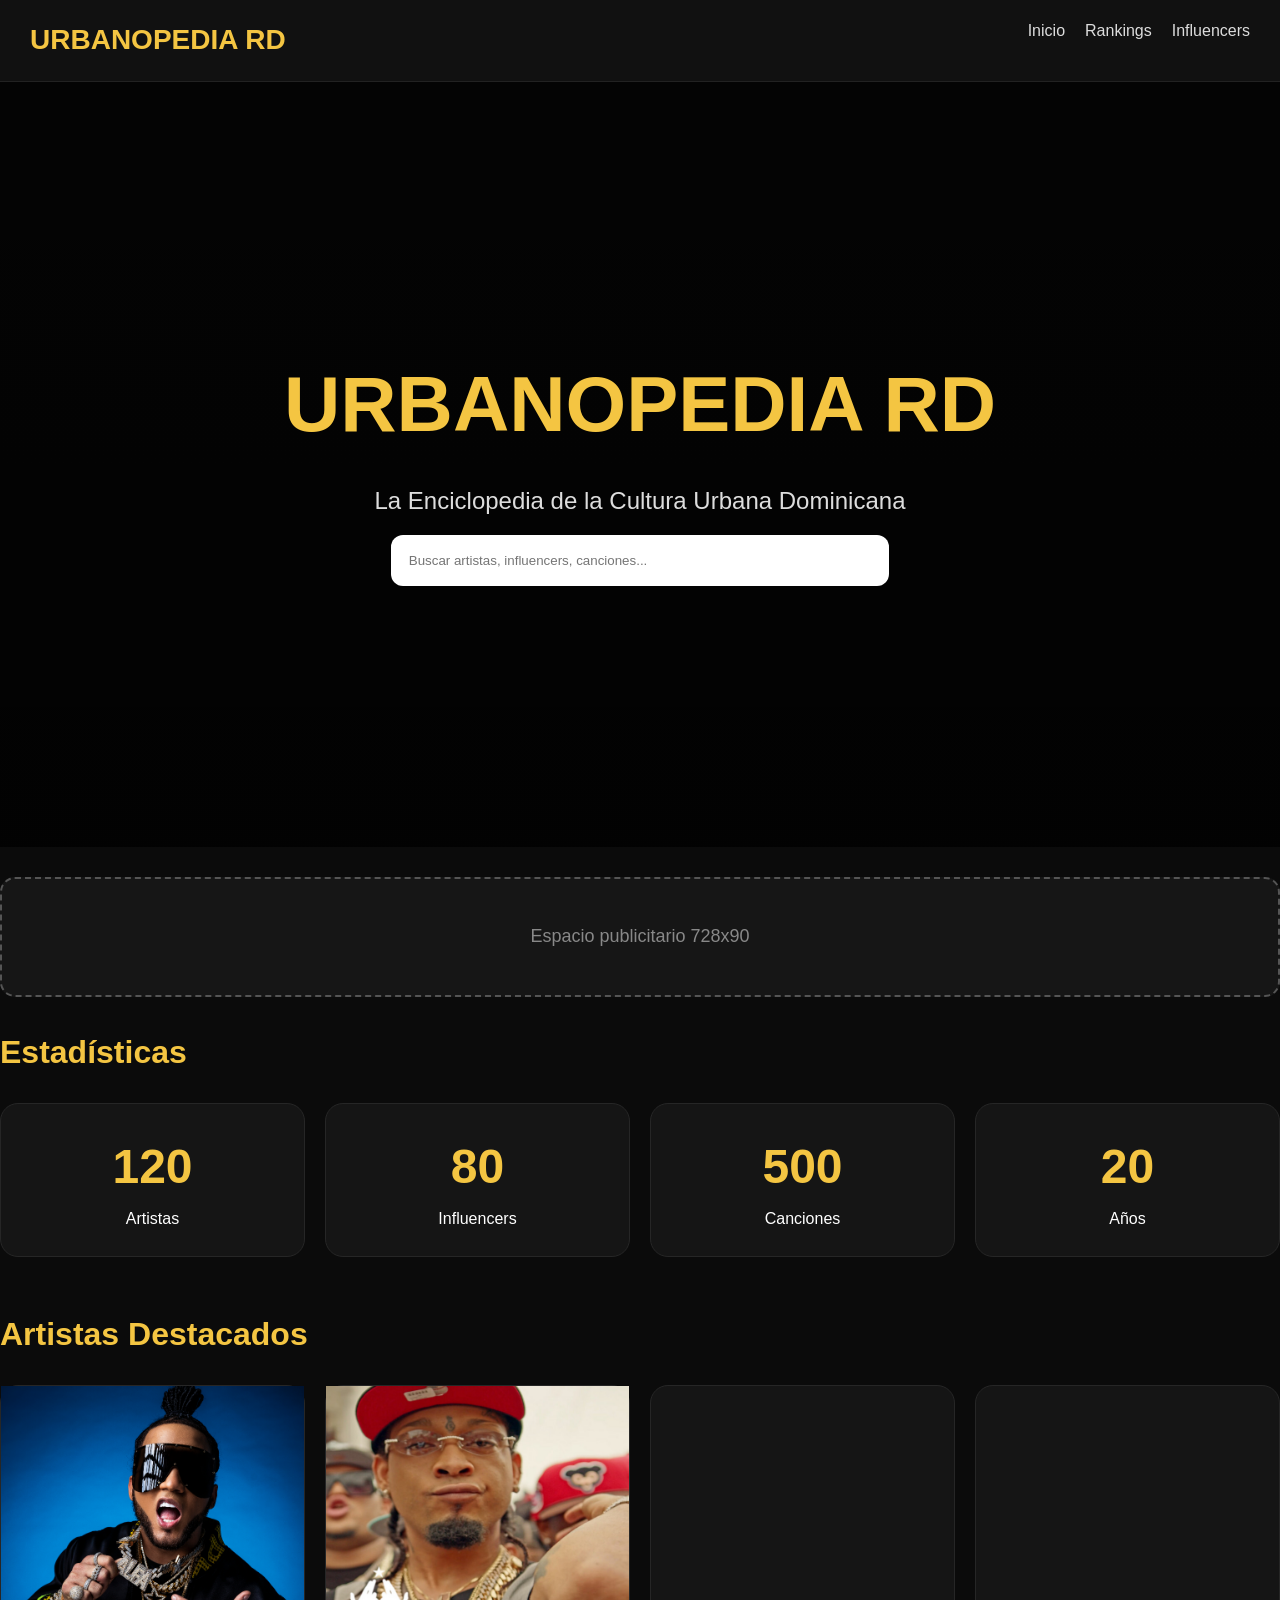
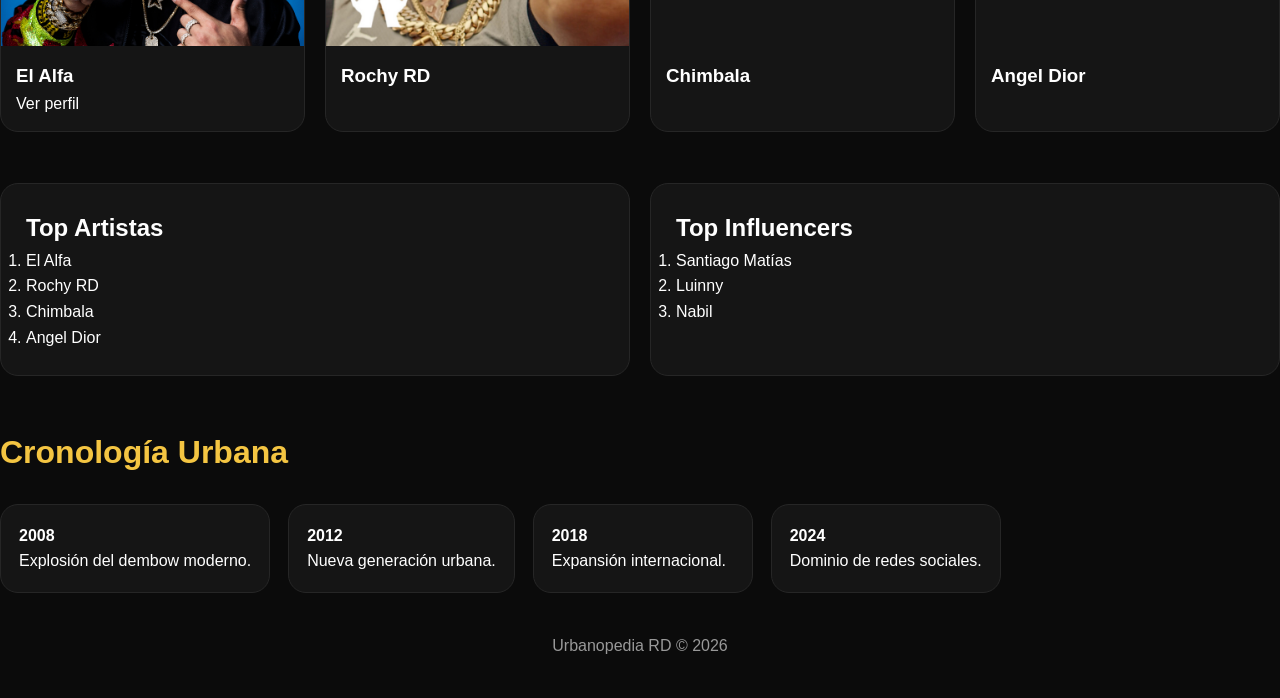
==== index.html @ ff516c5b "Add files via upload" ====
<!DOCTYPE html><html><head><meta charset='utf-8'><meta name='viewport' content='width=device-width,initial-scale=1'><title>Urbanopedia RD</title><link rel='stylesheet' href='css/style.css'></head><body>
<nav><div class='logo'>URBANOPEDIA RD</div><div class='menu'><a href='index.html'>Inicio</a><a href='ranking.html'>Rankings</a><a href='influencer.html'>Influencers</a></div></nav>

<section class='hero'>
    <div>
        <h1>URBANOPEDIA RD</h1>

        <p>
            La Enciclopedia de la Cultura Urbana Dominicana
        </p>

        <div class='search'>
            <input placeholder='Buscar artistas, influencers, canciones...'>
        </div>

    </div>
</section>


<div class="ad-space">
    Espacio publicitario 728x90
</div>

<h2 class='section-title'>Estadísticas</h2>
<div class='stats'><div class='stat'><div class='num'>120</div>Artistas</div><div class='stat'><div class='num'>80</div>Influencers</div><div class='stat'><div class='num'>500</div>Canciones</div><div class='stat'><div class='num'>20</div>Años</div></div>
<br><br>
<h2 class='section-title'>Artistas Destacados</h2>
<div class='cards'>
<a class='card' href='el-alfa.html'>
<img
    src="img/el-alfa.jpg"
    alt="El Alfa"
    class="thumb">
<div class='info'><h3>El Alfa</h3><p>Ver perfil</p></div></a>
<div class='card'>
<img
    src="img/rochy-rd.jpg"
    alt="Rochy RD"
    class="thumb">
<div class='info'><h3>Rochy RD</h3></div></div>
<div class='card'><div class='thumb'></div><div class='info'><h3>Chimbala</h3></div></div>
<div class='card'><div class='thumb'></div><div class='info'><h3>Angel Dior</h3></div></div>
</div>
<br><br>
<div class='two'>
<div class='panel'><h2>Top Artistas</h2><ol><li>El Alfa</li><li>Rochy RD</li><li>Chimbala</li><li>Angel Dior</li></ol></div>
<div class='panel'><h2>Top Influencers</h2><ol><li>Santiago Matías</li><li>Luinny</li><li>Nabil</li></ol></div>
</div>
<br><br>
<h2 class='section-title'>Cronología Urbana</h2>
<div class='timeline'>
<div class='event'><b>2008</b><br>Explosión del dembow moderno.</div>
<div class='event'><b>2012</b><br>Nueva generación urbana.</div>
<div class='event'><b>2018</b><br>Expansión internacional.</div>
<div class='event'><b>2024</b><br>Dominio de redes sociales.</div>
</div>
</div>
<footer>Urbanopedia RD © 2026</footer>
</body></html>
---- css/style.css ----
*{margin:0;padding:0;box-sizing:border-box}
body{font-family:Segoe UI,Arial,sans-serif;background:#0b0b0b;color:#fff;line-height:1.6}
a{text-decoration:none;color:inherit}
nav{position:sticky;top:0;z-index:100;background:#111;padding:18px 30px;border-bottom:1px solid #222;display:flex;justify-content:space-between}
.logo{color:#f4c542;font-size:28px;font-weight:700}
.menu a{margin-left:20px;color:#ddd}
.hero{height:85vh;background:linear-gradient(rgba(0,0,0,.65),rgba(0,0,0,.8));display:flex;align-items:center;justify-content:center;text-align:center}
.hero h1{font-size:78px;color:#f4c542}
.hero p{font-size:24px;color:#ddd;margin:15px 0}
.search input{width:70%;max-width:700px;padding:18px;border:none;border-radius:12px}
.container{max-width:1300px;margin:auto;padding:60px 25px}
.section-title{color:#f4c542;margin-bottom:25px;font-size:32px}
.stats{display:grid;grid-template-columns:repeat(4,1fr);gap:20px}
.stat,.panel,.card,.event{background:#151515;border:1px solid #262626;border-radius:18px}
.stat{padding:25px;text-align:center}
.num{font-size:48px;color:#f4c542;font-weight:bold}
.cards{display:grid;grid-template-columns:repeat(auto-fit,minmax(240px,1fr));gap:20px}
.thumb{
    width:100%;
    height:260px;
    object-fit:cover;
    display:block;
}
.info{padding:15px}
.two{display:grid;grid-template-columns:1fr 1fr;gap:20px}
.panel{padding:25px}
.timeline{display:flex;gap:18px;overflow:auto}
.event{padding:18px;min-width:220px}
.banner{height:320px;border-radius:20px;background:linear-gradient(135deg,#666,#222)}
.profile{max-width:1000px;margin:auto;padding:40px}
footer{text-align:center;padding:40px;color:#999}
.ad-space{
    margin:30px 0;
    min-height:120px;

    background:#161616;
    border:2px dashed #555;
    border-radius:15px;

    display:flex;
    justify-content:center;
    align-items:center;

    color:#888;
    font-size:18px;
}
@media(max-width:800px){.hero h1{font-size:46px}.stats,.two{grid-template-columns:1fr}.search input{width:95%}}
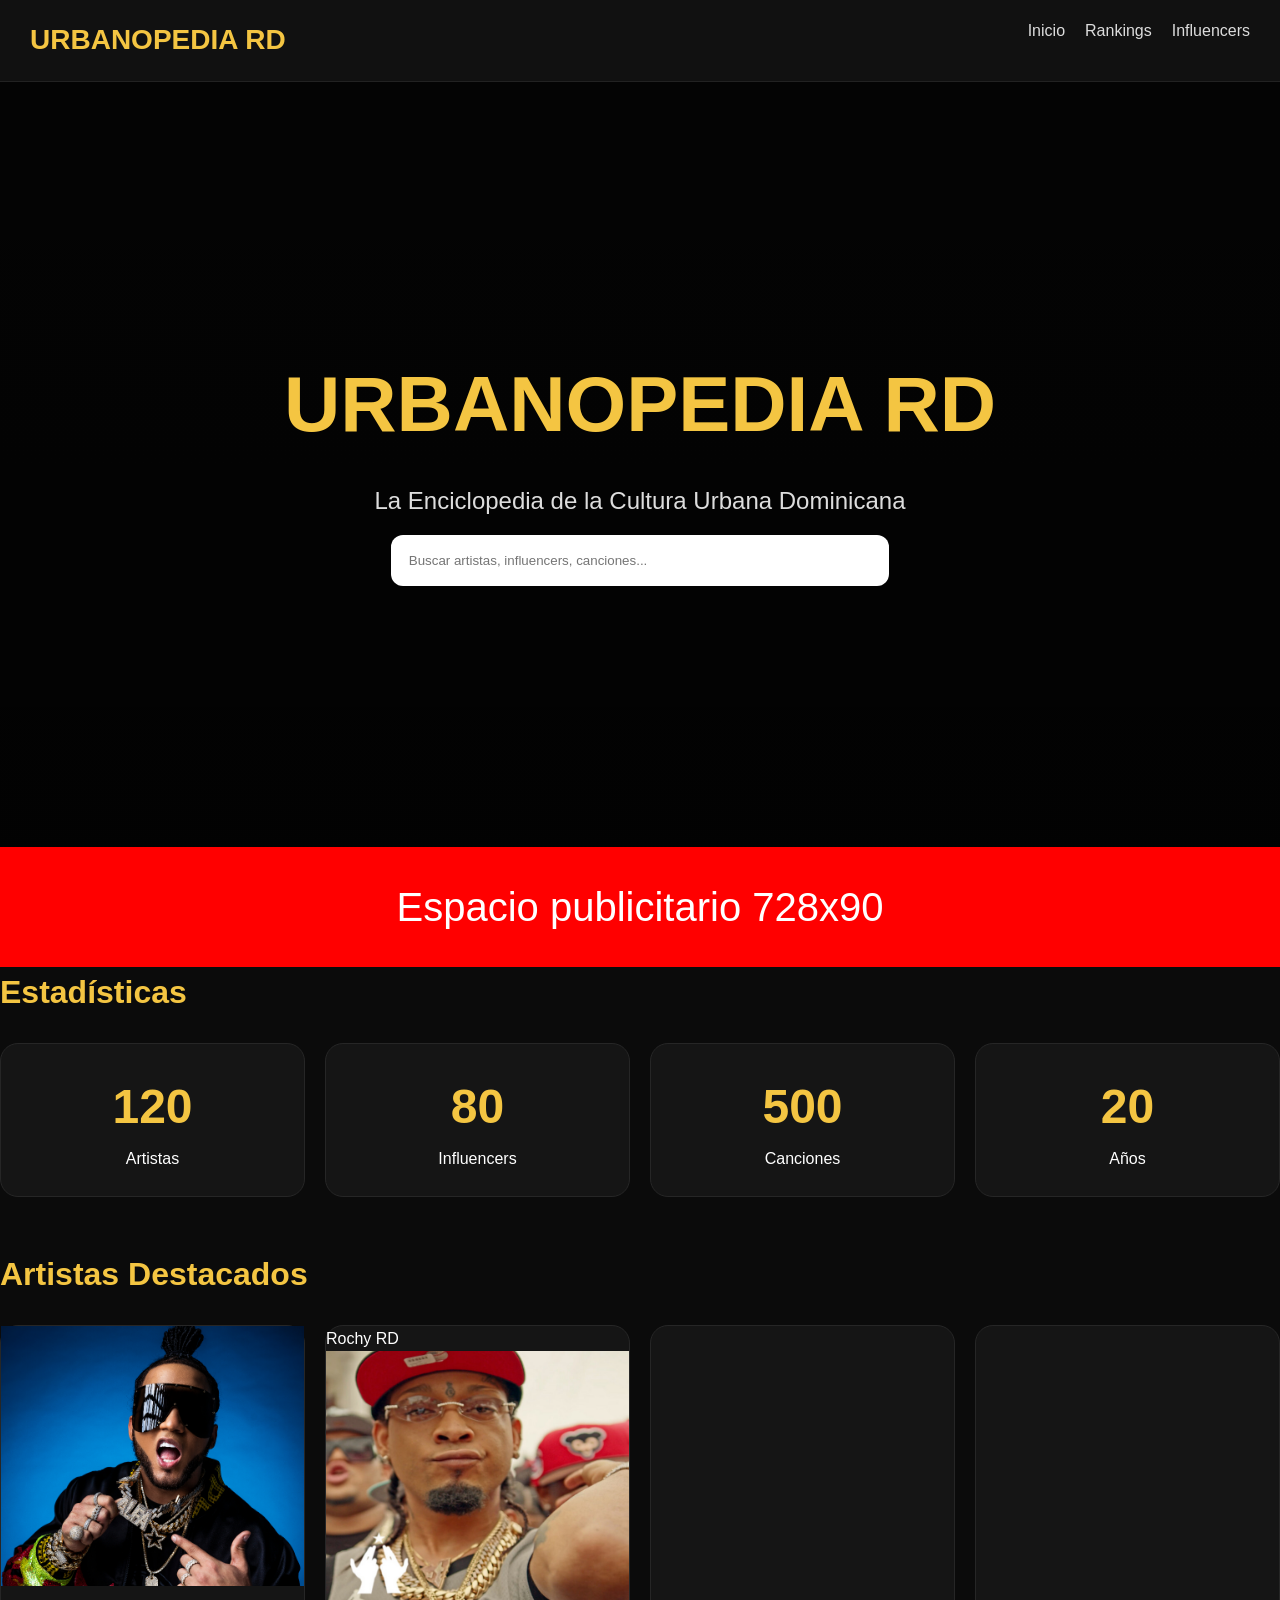
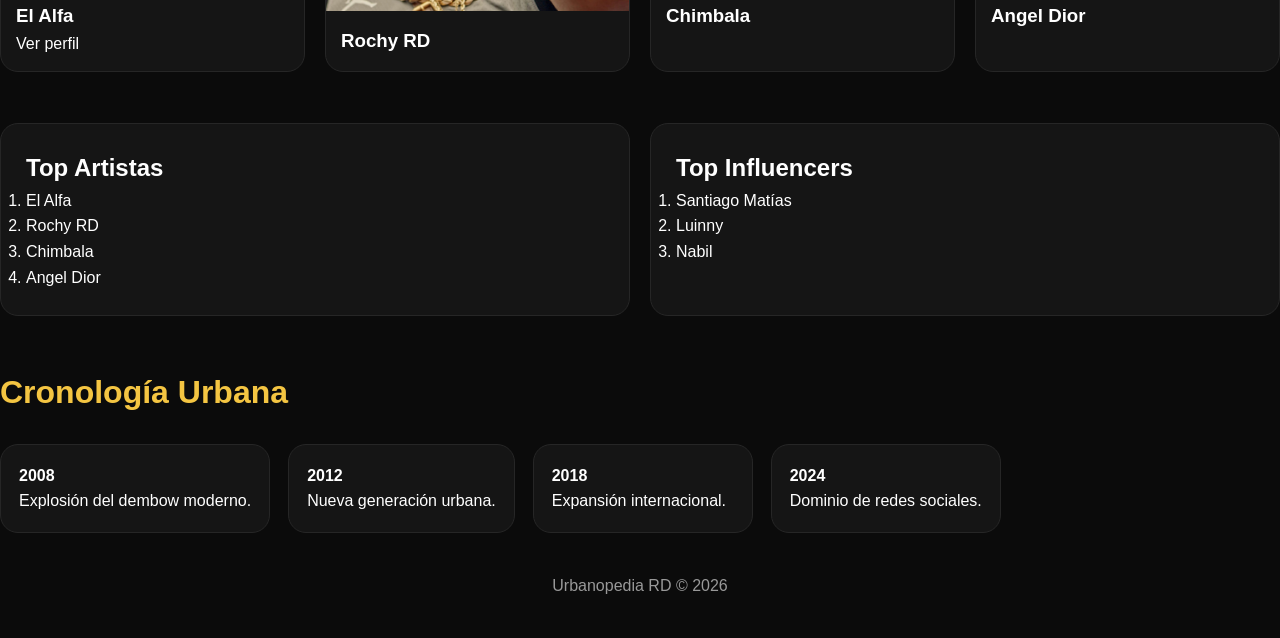
==== commit 4dca2fa2: "Add files via upload" ====
--- a/index.html
+++ b/index.html
@@ -32,7 +32,7 @@
     alt="El Alfa"
     class="thumb">
 <div class='info'><h3>El Alfa</h3><p>Ver perfil</p></div></a>
-<div class='card'>
+<div class='card'><a href="rochy-rd.html">Rochy RD</a>
 <img
     src="img/rochy-rd.jpg"
     alt="Rochy RD"
--- a/css/style.css
+++ b/css/style.css
@@ -31,18 +31,11 @@
 .profile{max-width:1000px;margin:auto;padding:40px}
 footer{text-align:center;padding:40px;color:#999}
 .ad-space{
-    margin:30px 0;
-    min-height:120px;
-
-    background:#161616;
-    border:2px dashed #555;
-    border-radius:15px;
-
-    display:flex;
-    justify-content:center;
-    align-items:center;
-
-    color:#888;
-    font-size:18px;
+    height:120px;
+    background:red;
+    color:white;
+    font-size:40px;
+    text-align:center;
+    line-height:120px;
 }
 @media(max-width:800px){.hero h1{font-size:46px}.stats,.two{grid-template-columns:1fr}.search input{width:95%}}
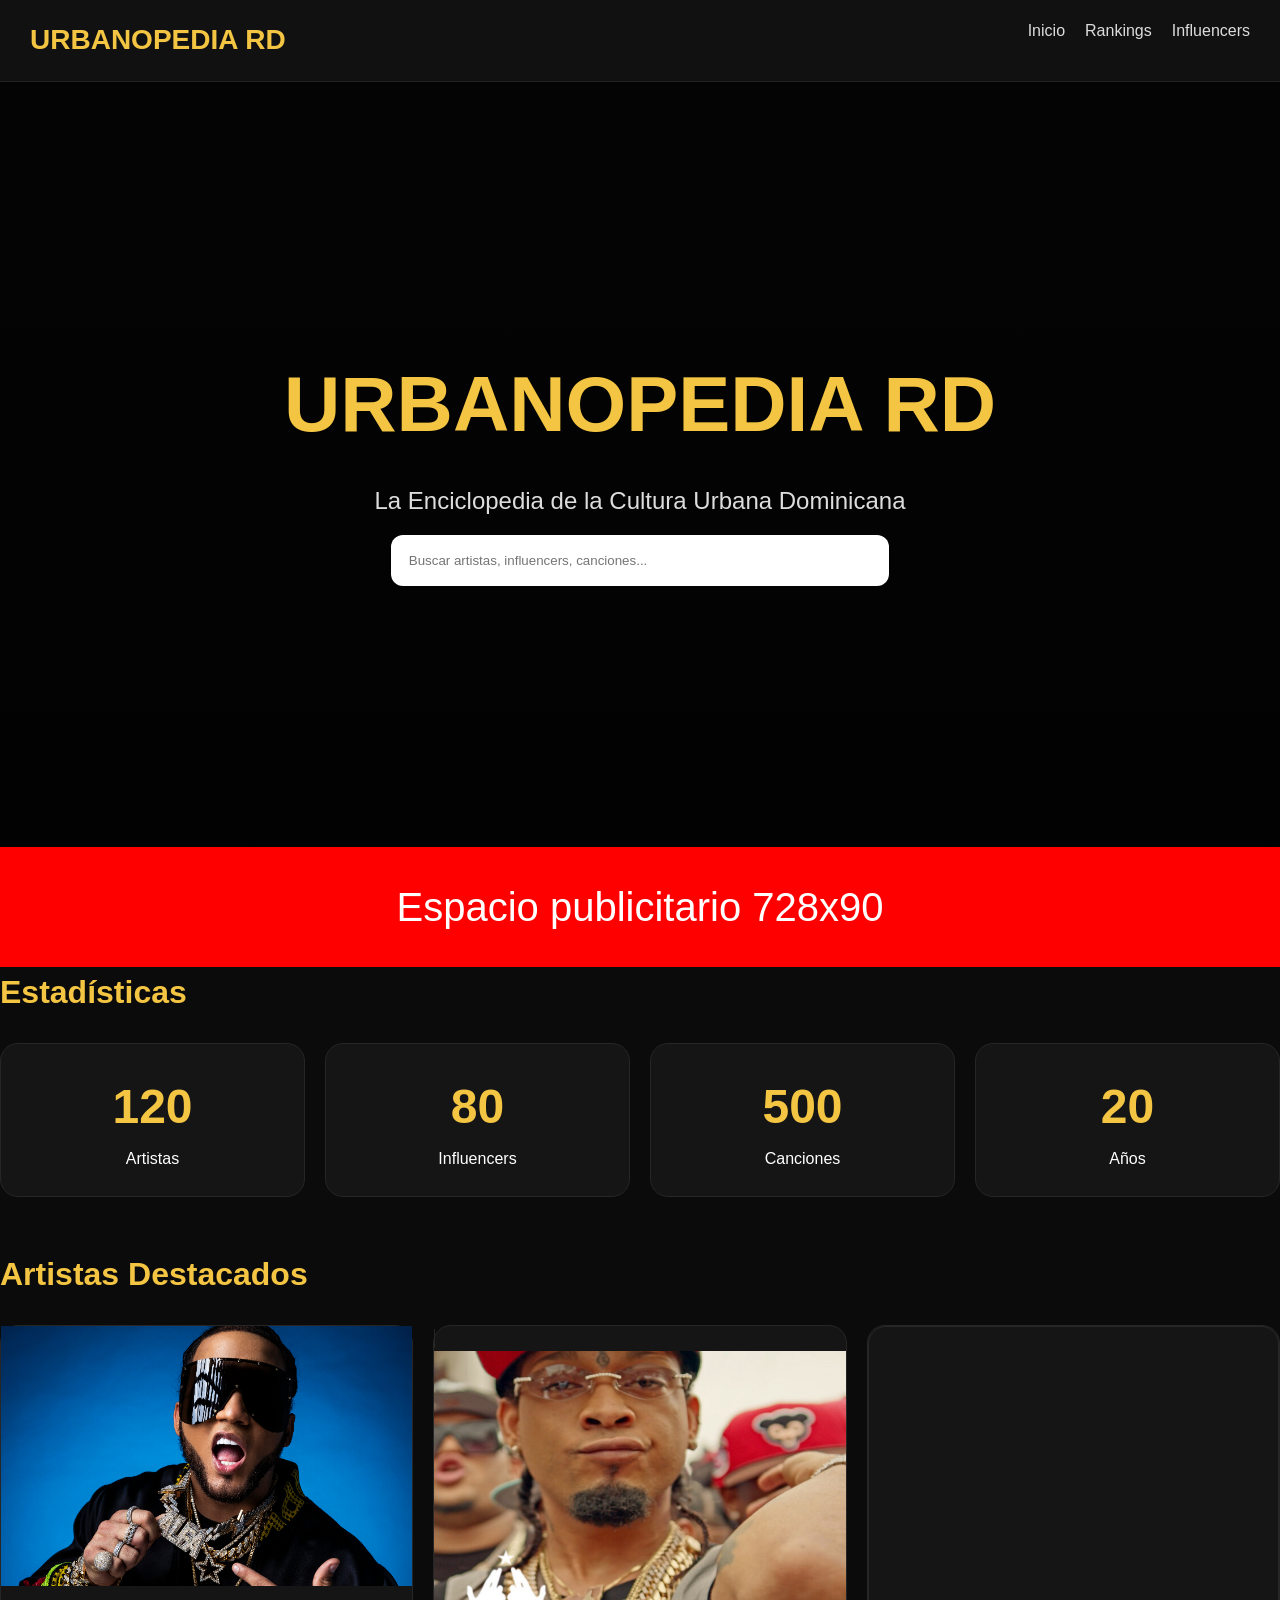
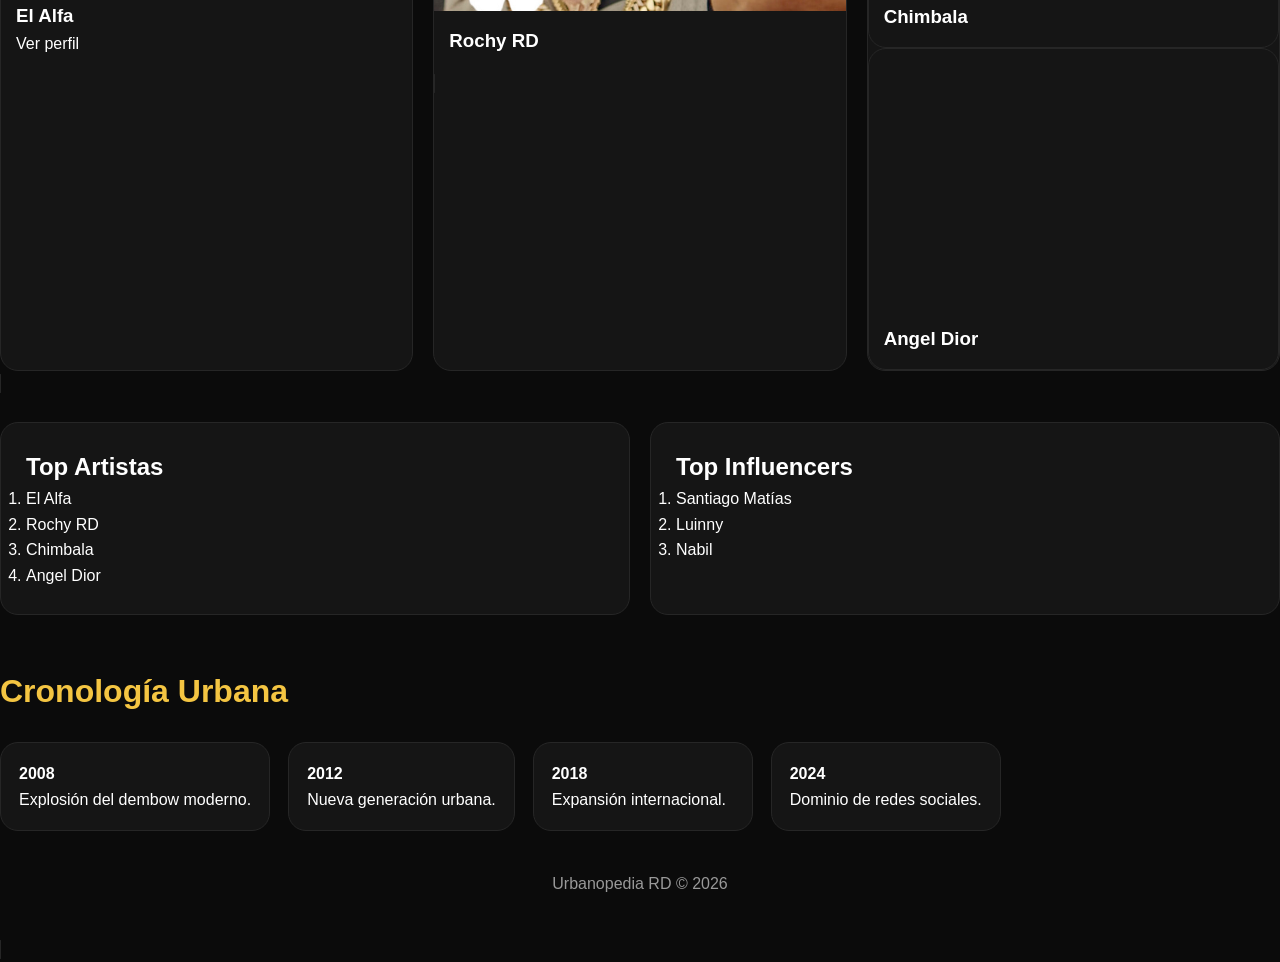
==== commit 97cc466b: "Add files via upload" ====
--- a/index.html
+++ b/index.html
@@ -25,6 +25,7 @@
 <div class='stats'><div class='stat'><div class='num'>120</div>Artistas</div><div class='stat'><div class='num'>80</div>Influencers</div><div class='stat'><div class='num'>500</div>Canciones</div><div class='stat'><div class='num'>20</div>Años</div></div>
 <br><br>
 <h2 class='section-title'>Artistas Destacados</h2>
+
 <div class='cards'>
 <a class='card' href='el-alfa.html'>
 <img
@@ -32,7 +33,9 @@
     alt="El Alfa"
     class="thumb">
 <div class='info'><h3>El Alfa</h3><p>Ver perfil</p></div></a>
-<div class='card'><a href="rochy-rd.html">Rochy RD</a>
+
+<div class='card'>
+<a class='card' href='rochy-rd.html'>
 <img
     src="img/rochy-rd.jpg"
     alt="Rochy RD"
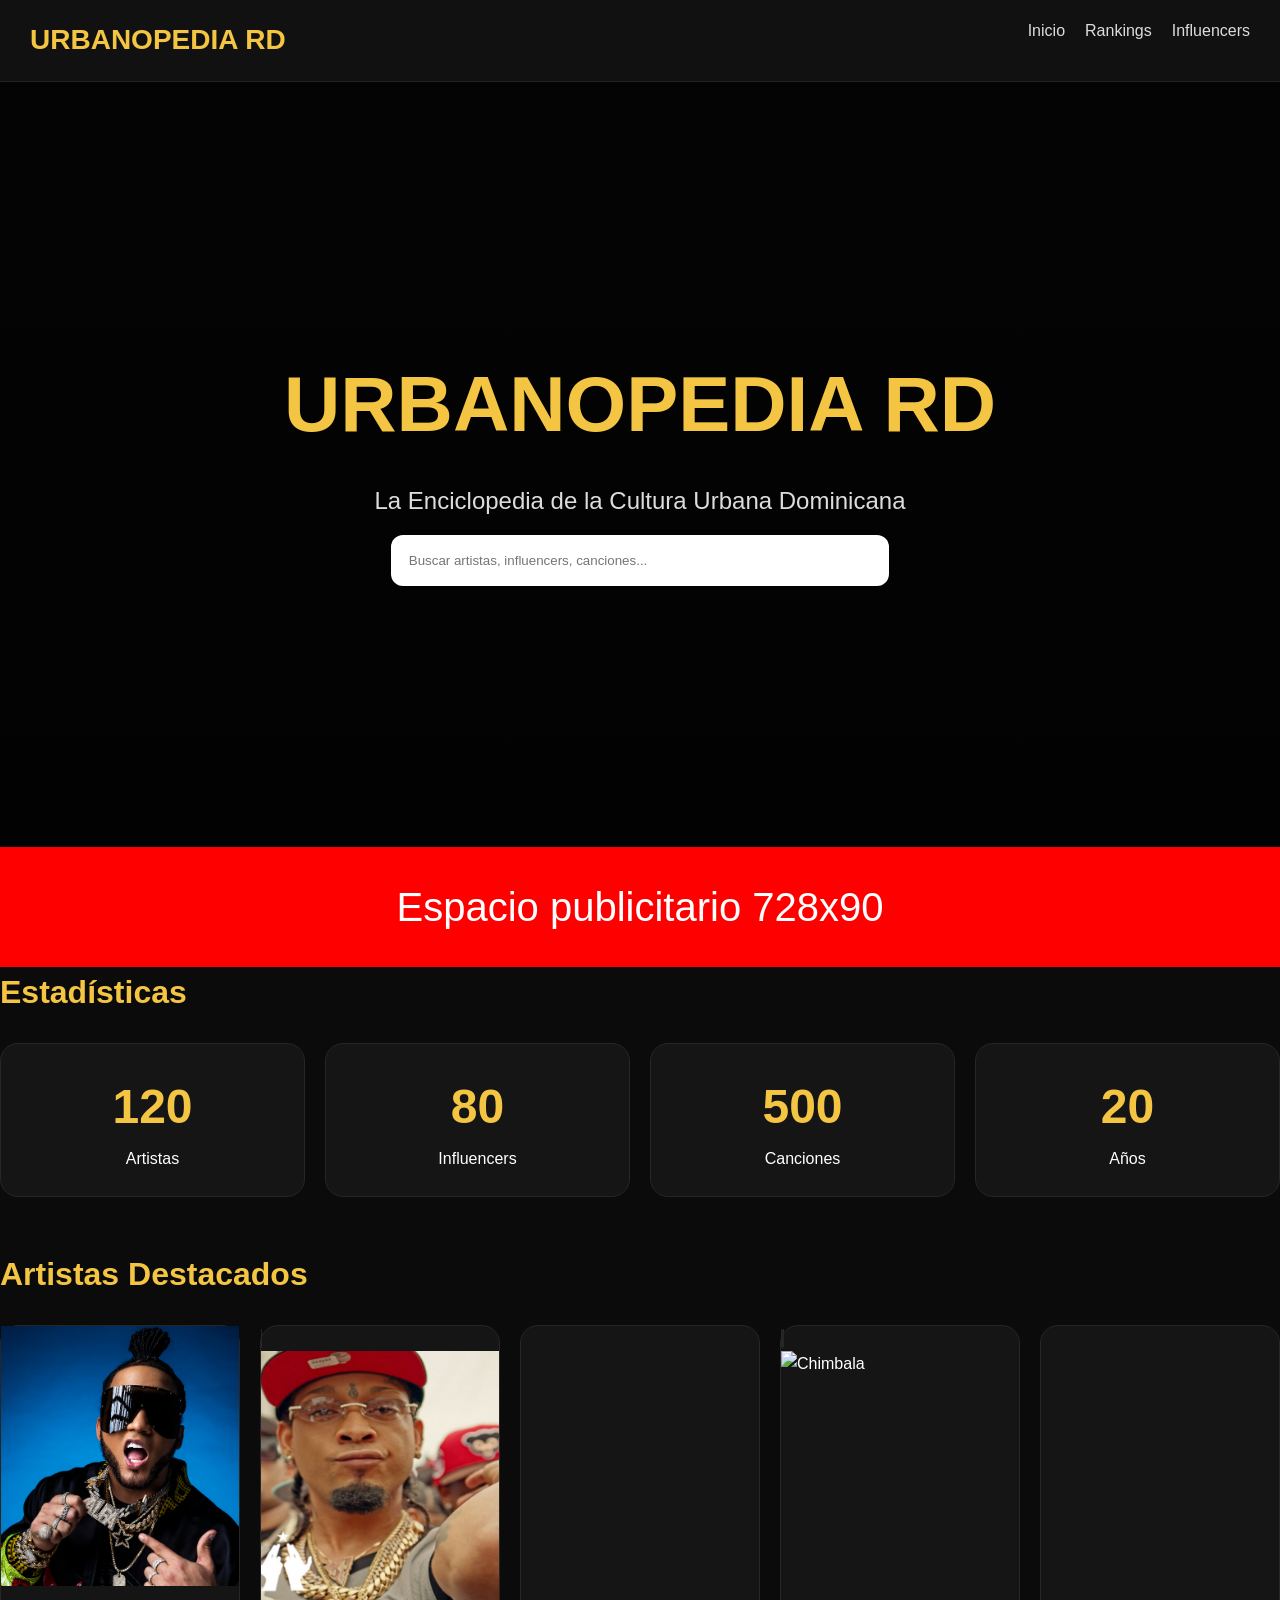
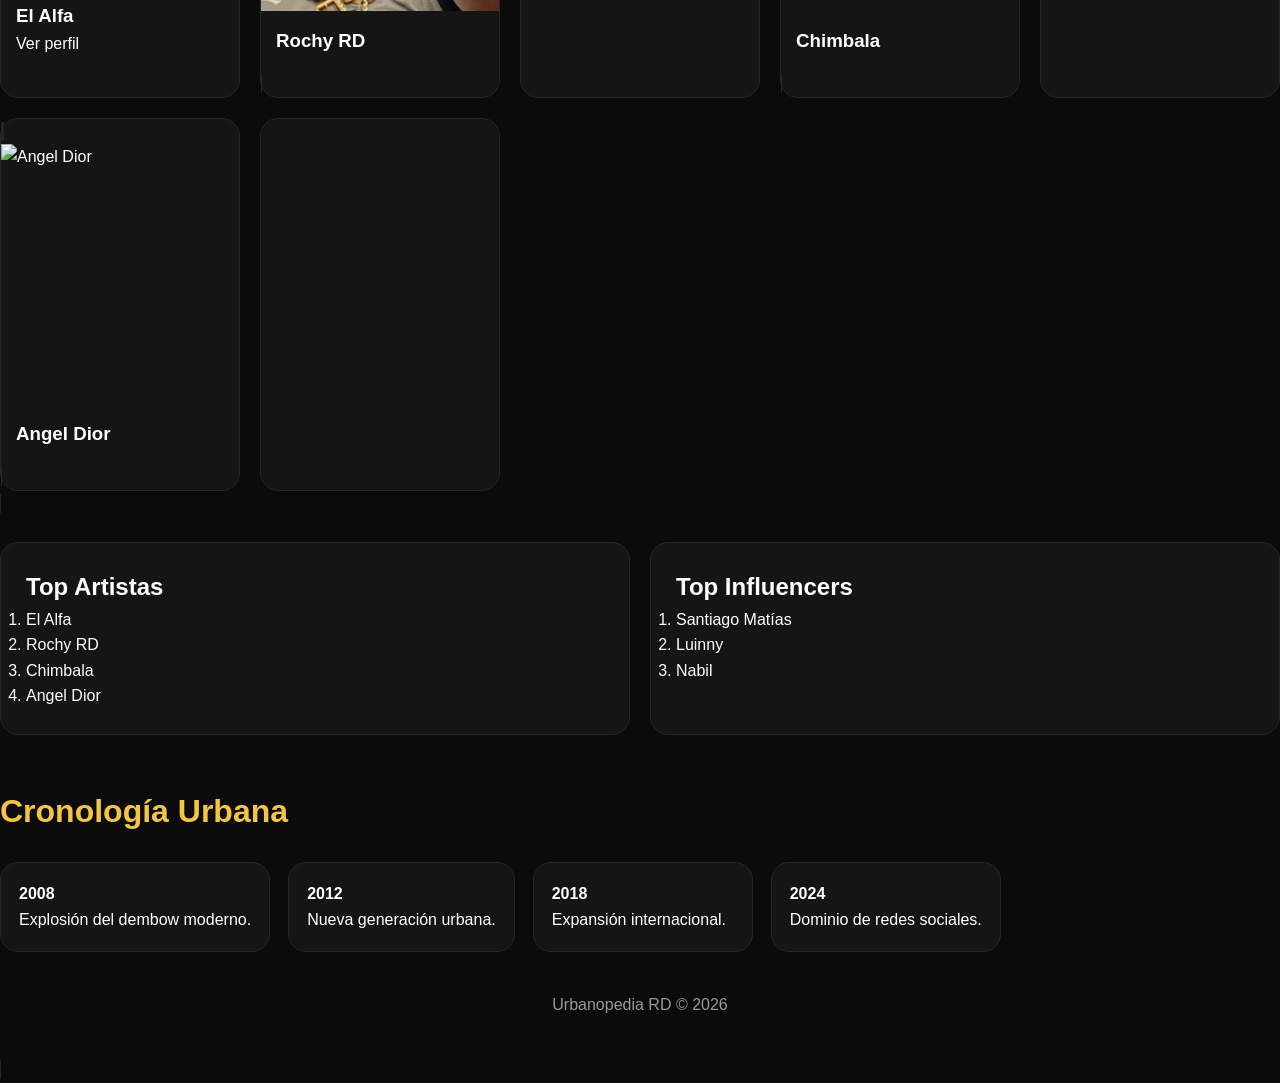
==== commit 4346fb8e: "Add files via upload" ====
--- a/index.html
+++ b/index.html
@@ -41,8 +41,23 @@
     alt="Rochy RD"
     class="thumb">
 <div class='info'><h3>Rochy RD</h3></div></div>
-<div class='card'><div class='thumb'></div><div class='info'><h3>Chimbala</h3></div></div>
-<div class='card'><div class='thumb'></div><div class='info'><h3>Angel Dior</h3></div></div>
+
+<div class='card'>
+<a class='card' href='chimbala.html'>
+<img
+    src="img/chimbala.jpg"
+    alt="Chimbala"
+    class="thumb">
+<div class='info'><h3>Chimbala</h3></div></div>
+
+<div class='card'>
+<a class='card' href='angel-dior.html'>
+<img
+    src="img/angel-dior.jpg"
+    alt="Angel Dior"
+    class="thumb">
+<div class='info'><h3>Angel Dior</h3></div></div>
+
 </div>
 <br><br>
 <div class='two'>
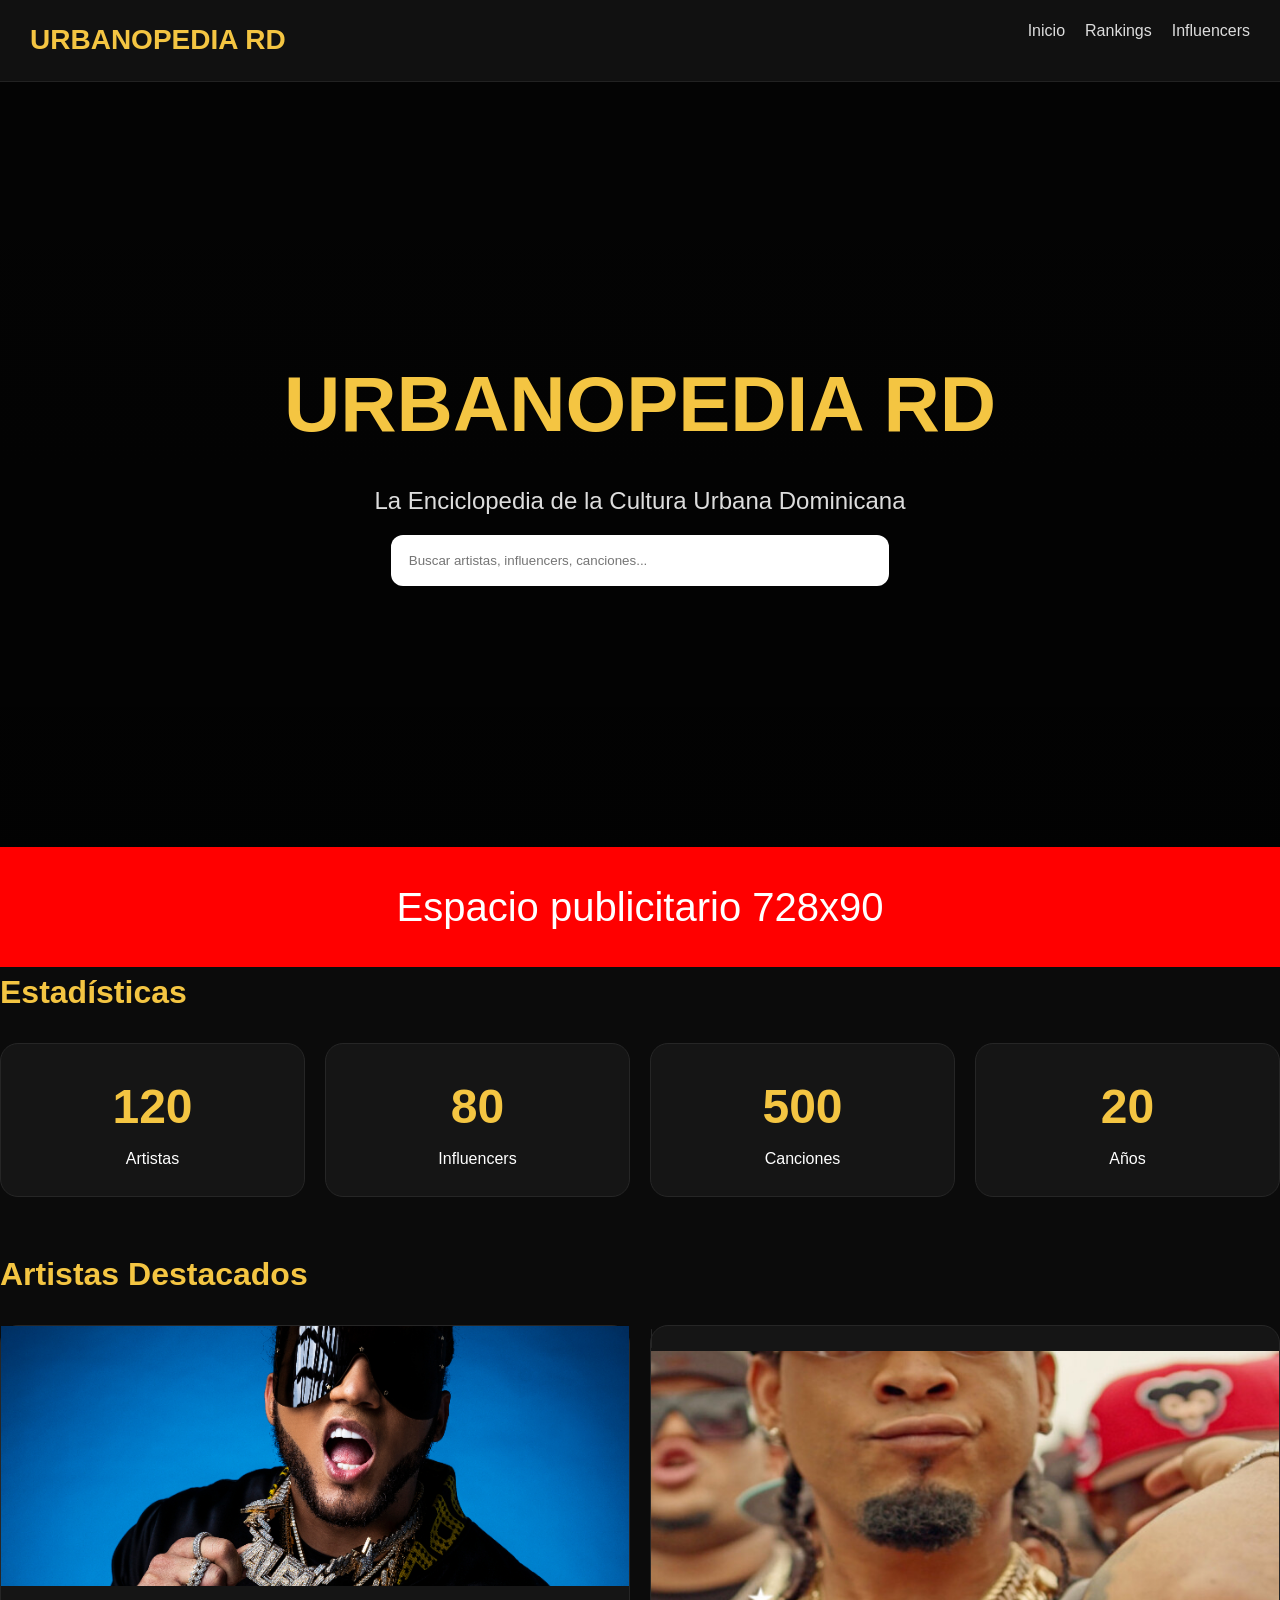
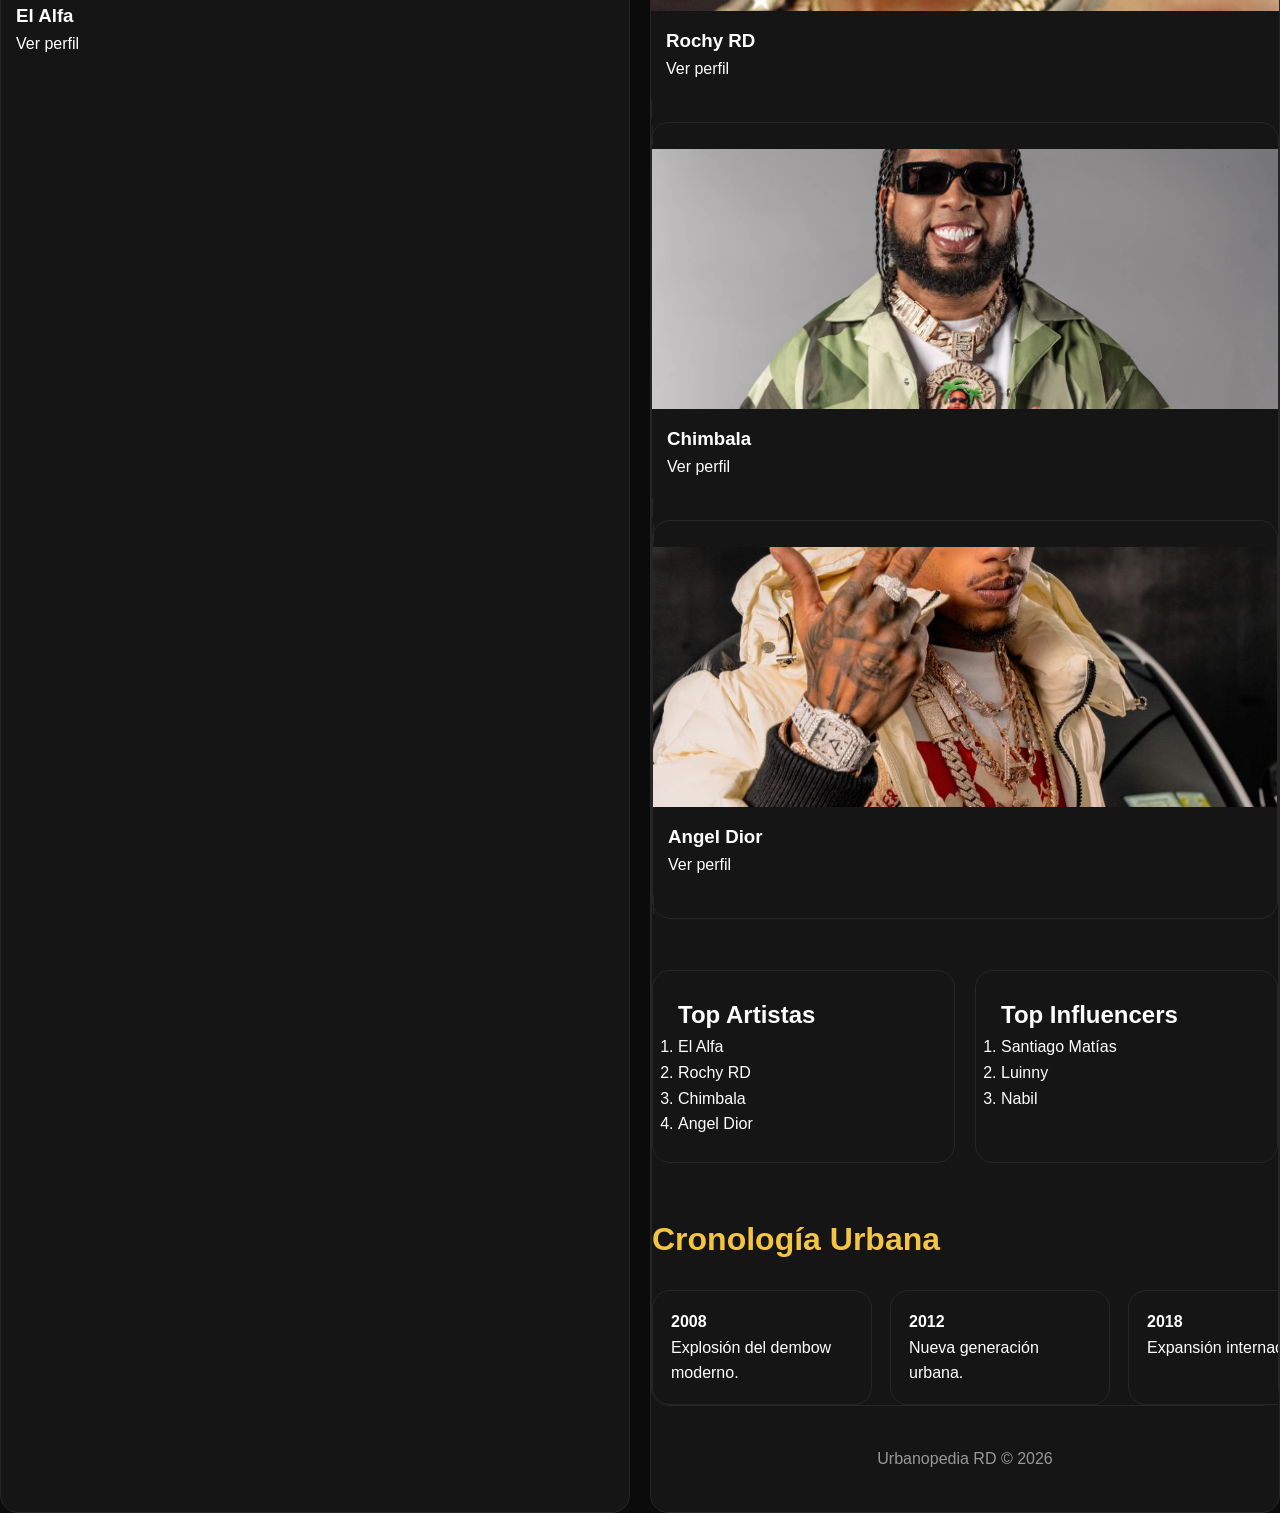
==== commit 652a737c: "Add files via upload" ====
--- a/index.html
+++ b/index.html
@@ -40,7 +40,7 @@
     src="img/rochy-rd.jpg"
     alt="Rochy RD"
     class="thumb">
-<div class='info'><h3>Rochy RD</h3></div></div>
+<div class='info'><h3>Rochy RD</h3><p>Ver perfil</p></div></a>
 
 <div class='card'>
 <a class='card' href='chimbala.html'>
@@ -48,7 +48,7 @@
     src="img/chimbala.jpg"
     alt="Chimbala"
     class="thumb">
-<div class='info'><h3>Chimbala</h3></div></div>
+<div class='info'><h3>Chimbala</h3><p>Ver perfil</p></div></a>
 
 <div class='card'>
 <a class='card' href='angel-dior.html'>
@@ -56,8 +56,7 @@
     src="img/angel-dior.jpg"
     alt="Angel Dior"
     class="thumb">
-<div class='info'><h3>Angel Dior</h3></div></div>
-
+<div class='info'><h3>Angel Dior</h3><p>Ver perfil</p></div></a>
 </div>
 <br><br>
 <div class='two'>
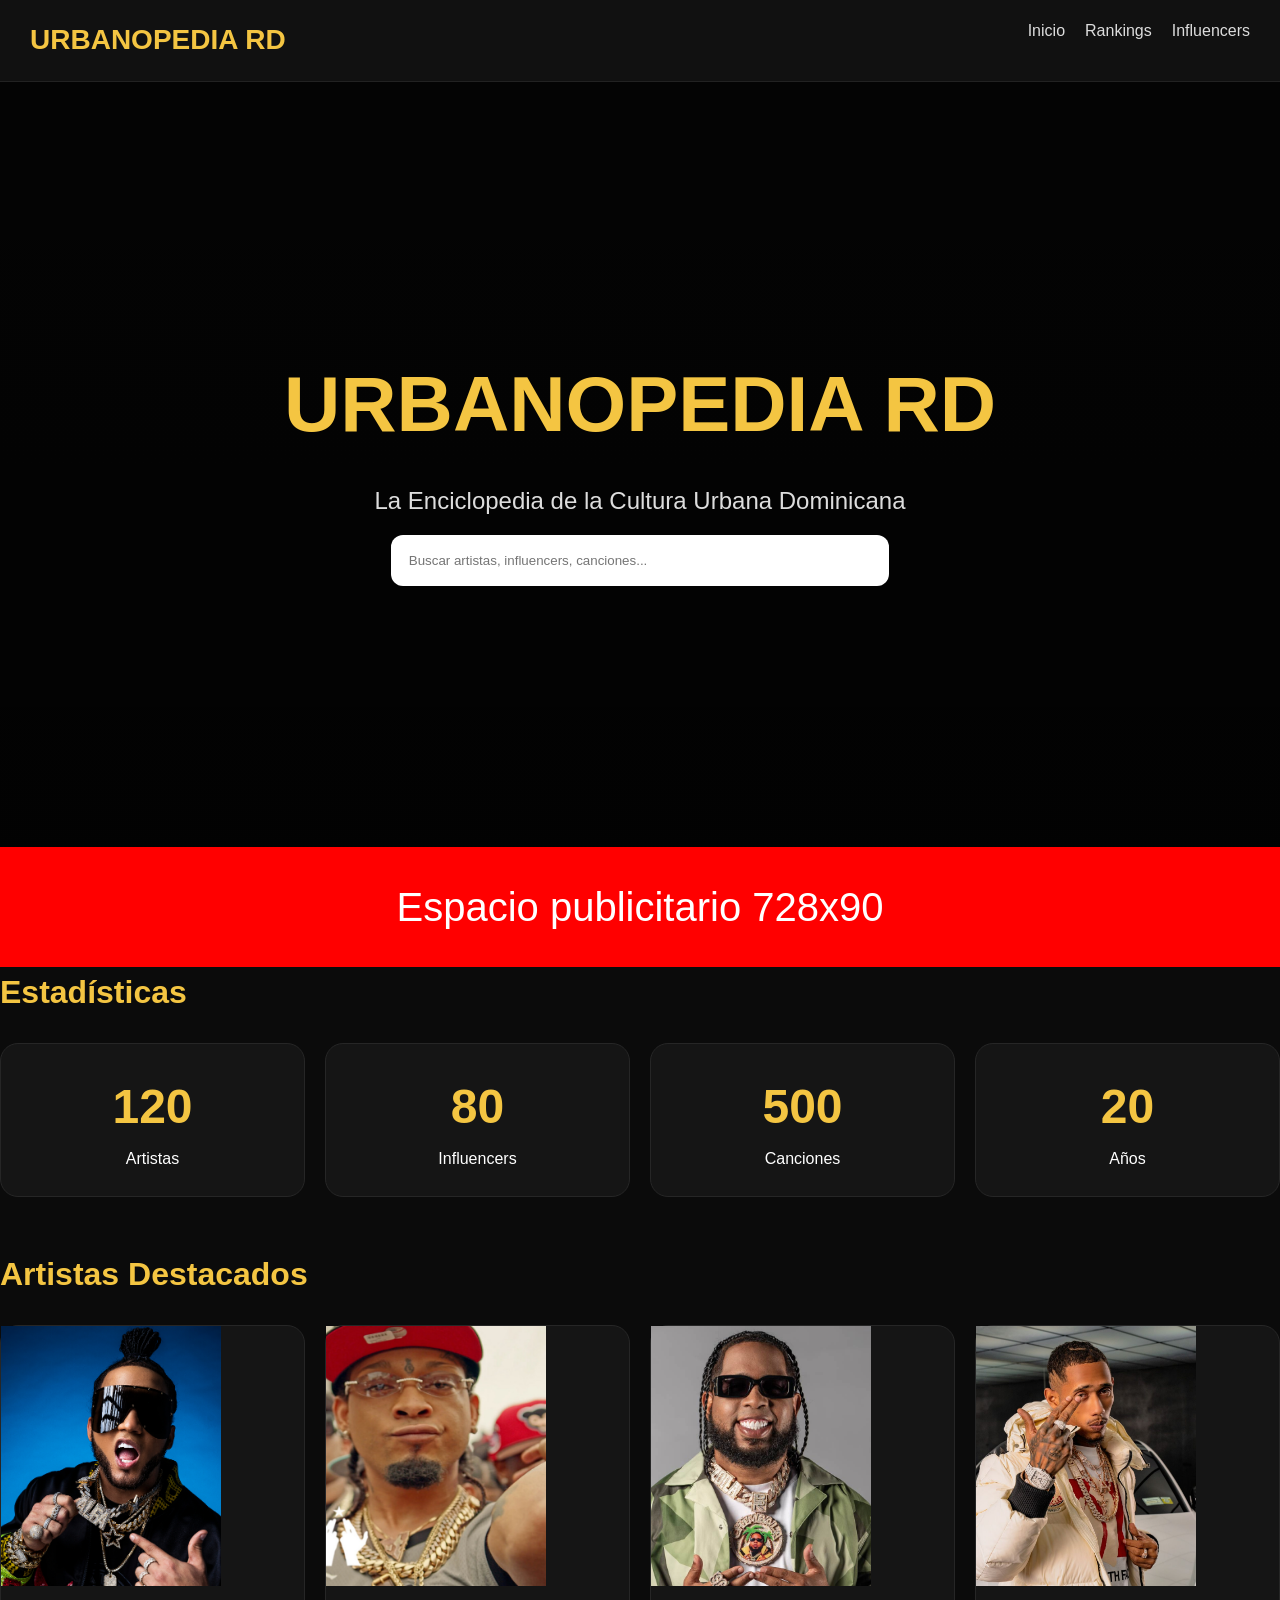
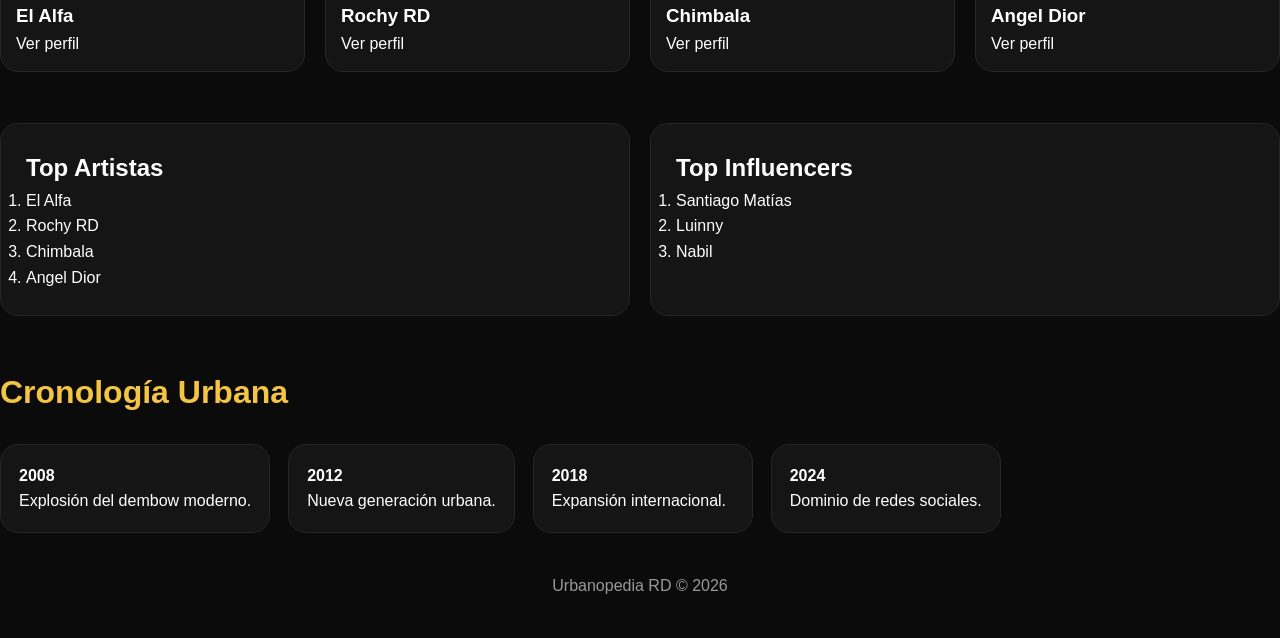
==== commit dd56e9e8: "Add files via upload" ====
--- a/index.html
+++ b/index.html
@@ -27,36 +27,39 @@
 <h2 class='section-title'>Artistas Destacados</h2>
 
 <div class='cards'>
+
 <a class='card' href='el-alfa.html'>
-<img
-    src="img/el-alfa.jpg"
-    alt="El Alfa"
-    class="thumb">
-<div class='info'><h3>El Alfa</h3><p>Ver perfil</p></div></a>
+    <img src="img/el-alfa.jpg" alt="El Alfa" class="thumb">
+    <div class='info'>
+        <h3>El Alfa</h3>
+        <p>Ver perfil</p>
+    </div>
+</a>
 
-<div class='card'>
 <a class='card' href='rochy-rd.html'>
-<img
-    src="img/rochy-rd.jpg"
-    alt="Rochy RD"
-    class="thumb">
-<div class='info'><h3>Rochy RD</h3><p>Ver perfil</p></div></a>
+    <img src="img/rochy-rd.jpg" alt="Rochy RD" class="thumb">
+    <div class='info'>
+        <h3>Rochy RD</h3>
+        <p>Ver perfil</p>
+    </div>
+</a>
 
-<div class='card'>
 <a class='card' href='chimbala.html'>
-<img
-    src="img/chimbala.jpg"
-    alt="Chimbala"
-    class="thumb">
-<div class='info'><h3>Chimbala</h3><p>Ver perfil</p></div></a>
+    <img src="img/chimbala.jpg" alt="Chimbala" class="thumb">
+    <div class='info'>
+        <h3>Chimbala</h3>
+        <p>Ver perfil</p>
+    </div>
+</a>
 
-<div class='card'>
 <a class='card' href='angel-dior.html'>
-<img
-    src="img/angel-dior.jpg"
-    alt="Angel Dior"
-    class="thumb">
-<div class='info'><h3>Angel Dior</h3><p>Ver perfil</p></div></a>
+    <img src="img/angel-dior.jpg" alt="Angel Dior" class="thumb">
+    <div class='info'>
+        <h3>Angel Dior</h3>
+        <p>Ver perfil</p>
+    </div>
+</a>
+
 </div>
 <br><br>
 <div class='two'>
--- a/css/style.css
+++ b/css/style.css
@@ -17,7 +17,7 @@
 .num{font-size:48px;color:#f4c542;font-weight:bold}
 .cards{display:grid;grid-template-columns:repeat(auto-fit,minmax(240px,1fr));gap:20px}
 .thumb{
-    width:100%;
+    width: 220px;;
     height:260px;
     object-fit:cover;
     display:block;
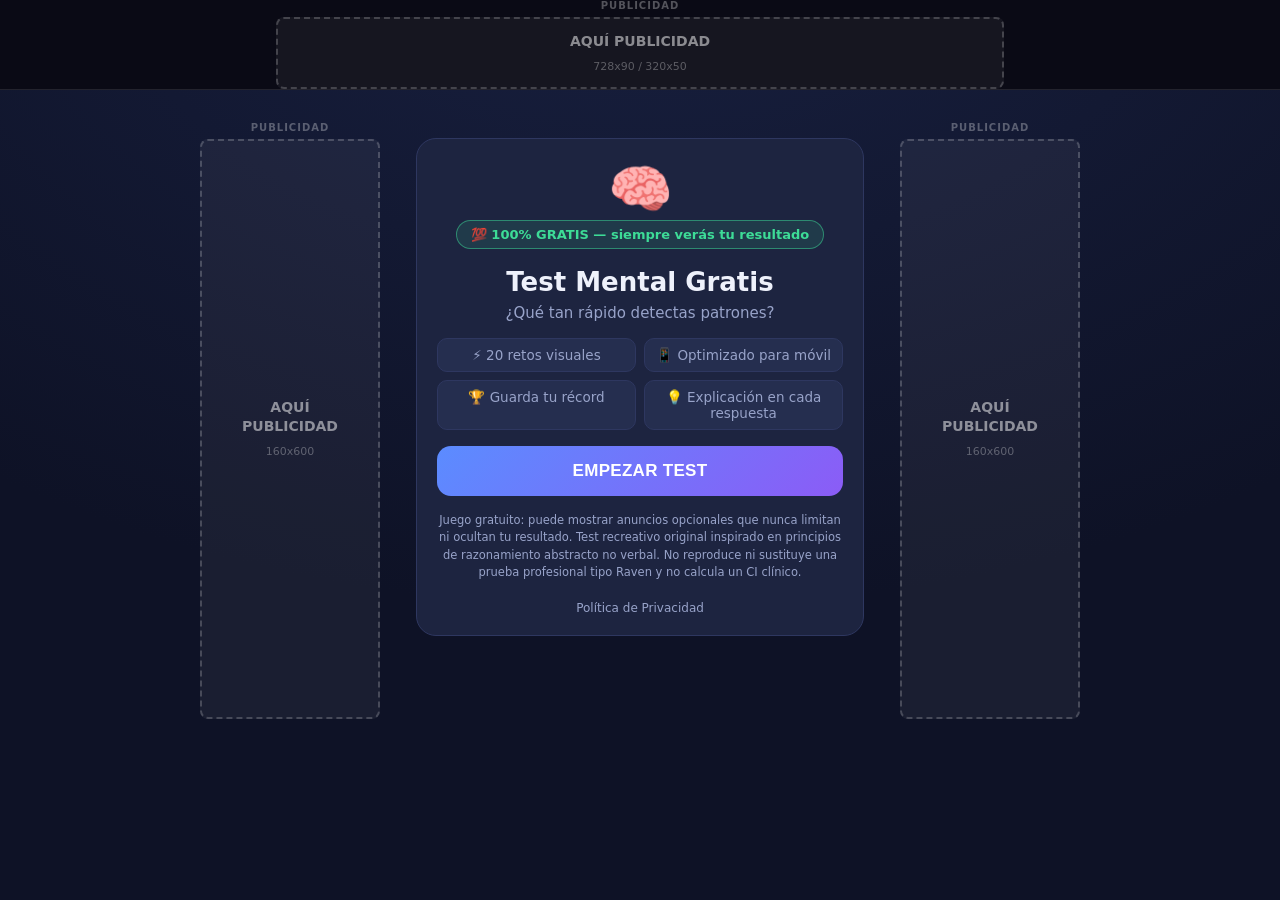
==== commit aee2de4e: "Add files via upload" ====
--- a/index.html
+++ b/index.html
@@ -1,79 +1,93 @@
-<!DOCTYPE html><html><head><meta charset='utf-8'><meta name='viewport' content='width=device-width,initial-scale=1'><title>Urbanopedia RD</title><link rel='stylesheet' href='css/style.css'></head><body>
-<nav><div class='logo'>URBANOPEDIA RD</div><div class='menu'><a href='index.html'>Inicio</a><a href='ranking.html'>Rankings</a><a href='influencer.html'>Influencers</a></div></nav>
-
-<section class='hero'>
-    <div>
-        <h1>URBANOPEDIA RD</h1>
-
-        <p>
-            La Enciclopedia de la Cultura Urbana Dominicana
-        </p>
-
-        <div class='search'>
-            <input placeholder='Buscar artistas, influencers, canciones...'>
-        </div>
-
-    </div>
-</section>
-
-
-<div class="ad-space">
-    Espacio publicitario 728x90
-</div>
-
-<h2 class='section-title'>Estadísticas</h2>
-<div class='stats'><div class='stat'><div class='num'>120</div>Artistas</div><div class='stat'><div class='num'>80</div>Influencers</div><div class='stat'><div class='num'>500</div>Canciones</div><div class='stat'><div class='num'>20</div>Años</div></div>
-<br><br>
-<h2 class='section-title'>Artistas Destacados</h2>
-
-<div class='cards'>
-
-<a class='card' href='el-alfa.html'>
-    <img src="img/el-alfa.jpg" alt="El Alfa" class="thumb">
-    <div class='info'>
-        <h3>El Alfa</h3>
-        <p>Ver perfil</p>
-    </div>
-</a>
-
-<a class='card' href='rochy-rd.html'>
-    <img src="img/rochy-rd.jpg" alt="Rochy RD" class="thumb">
-    <div class='info'>
-        <h3>Rochy RD</h3>
-        <p>Ver perfil</p>
-    </div>
-</a>
-
-<a class='card' href='chimbala.html'>
-    <img src="img/chimbala.jpg" alt="Chimbala" class="thumb">
-    <div class='info'>
-        <h3>Chimbala</h3>
-        <p>Ver perfil</p>
-    </div>
-</a>
-
-<a class='card' href='angel-dior.html'>
-    <img src="img/angel-dior.jpg" alt="Angel Dior" class="thumb">
-    <div class='info'>
-        <h3>Angel Dior</h3>
-        <p>Ver perfil</p>
-    </div>
-</a>
-
-</div>
-<br><br>
-<div class='two'>
-<div class='panel'><h2>Top Artistas</h2><ol><li>El Alfa</li><li>Rochy RD</li><li>Chimbala</li><li>Angel Dior</li></ol></div>
-<div class='panel'><h2>Top Influencers</h2><ol><li>Santiago Matías</li><li>Luinny</li><li>Nabil</li></ol></div>
-</div>
-<br><br>
-<h2 class='section-title'>Cronología Urbana</h2>
-<div class='timeline'>
-<div class='event'><b>2008</b><br>Explosión del dembow moderno.</div>
-<div class='event'><b>2012</b><br>Nueva generación urbana.</div>
-<div class='event'><b>2018</b><br>Expansión internacional.</div>
-<div class='event'><b>2024</b><br>Dominio de redes sociales.</div>
-</div>
-</div>
-<footer>Urbanopedia RD © 2026</footer>
-</body></html>+<!DOCTYPE html>
+<html lang="es">
+<head>
+<meta charset="UTF-8">
+<meta name="viewport" content="width=device-width, initial-scale=1, maximum-scale=1, user-scalable=no">
+<title>🧠 Test Mental Gratis</title>
+<!-- CSS INLINE: Elimina la dependencia de style.css para evitar errores 404 en Vercel -->
+<style>
+/* ===== VARIABLES Y RESET ===== */
+:root{--bg1:#0e1226;--bg2:#182040;--card:#1d2440;--line:#2e3760;--txt:#eef1fb;--mut:#98a3c9;--acc:#7aa2ff;--ok:#3ddc97;--bad:#ff6b6b}
+*{box-sizing:border-box;margin:0;padding:0;-webkit-tap-highlight-color:transparent}
+html,body{height:100%}
+body{font-family:system-ui,-apple-system,"Segoe UI",Roboto,sans-serif;background:radial-gradient(1100px 700px at 50% -10%,var(--bg2),var(--bg1));color:var(--txt);min-height:100vh;display:flex;justify-content:center;touch-action:manipulation;padding-top:100px;padding-bottom:70px}
+#app{width:100%;max-width:480px;padding:18px 16px calc(20px + env(safe-area-inset-bottom))}
+.screen{animation:fade .35s ease}.hidden{display:none!important}
+svg{display:block;color:var(--txt)}
+h1{font-size:26px;line-height:1.2;margin:14px 0 6px}.sub{color:var(--mut);font-size:15px;margin-bottom:14px}
+.card{background:var(--card);border:1px solid var(--line);border-radius:20px;padding:20px;margin-bottom:14px}
+.freebadge{display:inline-block;background:rgba(61,220,151,.12);border:1px solid rgba(61,220,151,.5);color:var(--ok);font-weight:800;font-size:13px;padding:6px 14px;border-radius:99px;margin-bottom:4px}
+.feats{display:grid;grid-template-columns:1fr 1fr;gap:8px;margin:16px 0;font-size:13.5px;color:var(--mut)}
+.feats span{background:rgba(122,162,255,.08);border:1px solid var(--line);border-radius:10px;padding:8px 10px}
+.btn{display:block;width:100%;padding:15px;border:none;border-radius:14px;cursor:pointer;font-size:17px;font-weight:800;letter-spacing:.3px;color:#fff;background:linear-gradient(135deg,#5b8cff,#8b5cf6);margin-top:10px}
+.btn:active{transform:scale(.98)}.btn.sec{background:var(--card);border:1px solid var(--line);color:var(--txt)}.btn:disabled{opacity:.4;cursor:default}
+.fine{font-size:11.5px;color:var(--mut);line-height:1.5;margin-top:16px;text-align:center}.hero{font-size:52px;text-align:center}.bestline{text-align:center;color:var(--acc);font-weight:700;margin-bottom:6px}
+@keyframes fade{from{opacity:0;transform:translateY(6px)}to{opacity:1;transform:none}}
+
+/* ===== LAYOUT CON ANUNCIOS ===== */
+.main-wrapper{display:grid;grid-template-columns:180px 1fr 180px;gap:20px;max-width:1400px;margin:0 auto;padding:20px}
+.ad-slot{display:flex;flex-direction:column;align-items:center;justify-content:center}
+.ad-label{font-size:10px;text-transform:uppercase;letter-spacing:1px;margin-bottom:6px;color:rgba(255,255,255,0.3);font-weight:600}
+.ad-placeholder{background:rgba(255,255,255,0.05);border:2px dashed rgba(255,255,255,0.2);border-radius:8px;display:flex;flex-direction:column;align-items:center;justify-content:center;padding:20px;text-align:center;min-height:250px;width:100%}
+.placeholder-text{font-size:14px;font-weight:bold;color:rgba(255,255,255,0.5);margin-bottom:8px;line-height:1.4}
+.placeholder-size{font-size:11px;color:rgba(255,255,255,0.3);line-height:1.3}
+.ad-top{position:fixed;top:0;left:0;right:0;height:90px;z-index:1000;background:#0a0a15;border-bottom:1px solid rgba(255,255,255,0.1)}
+.ad-top .ad-placeholder{min-height:70px;max-width:728px;margin:0 auto}
+.ad-left,.ad-right{position:sticky;top:110px;height:600px;align-self:start}
+.ad-left .ad-placeholder,.ad-right .ad-placeholder{min-height:580px}
+.ad-bottom{position:fixed;bottom:0;left:0;right:0;height:60px;z-index:1000;background:#0a0a15;border-top:1px solid rgba(255,255,255,0.1);display:none}
+.ad-bottom .ad-placeholder{min-height:40px;max-width:320px;margin:0 auto}
+@media(max-width:1024px){.main-wrapper{grid-template-columns:1fr!important}.ad-left,.ad-right{display:none!important}}
+@media(max-width:768px){body{padding-top:70px!important;padding-bottom:70px!important}.ad-top{height:60px}.ad-top .ad-placeholder{min-height:40px}.ad-bottom{display:flex!important}}
+</style>
+</head>
+<body>
+  <!-- BANNER SUPERIOR -->
+  <div class="ad-slot ad-top"><div class="ad-label">PUBLICIDAD</div><div class="ad-placeholder"><div class="placeholder-text">AQUÍ PUBLICIDAD</div><div class="placeholder-size">728x90 / 320x50</div><!-- PEGA AQUÍ CÓDIGO ADSTERRA --></div></div>
+
+  <div class="main-wrapper">
+    <aside class="ad-slot ad-left"><div class="ad-label">PUBLICIDAD</div><div class="ad-placeholder"><div class="placeholder-text">AQUÍ<br>PUBLICIDAD</div><div class="placeholder-size">160x600</div><!-- PEGA AQUÍ CÓDIGO ADSTERRA --></div></aside>
+
+    <div id="app">
+      <section class="screen">
+        <div class="card center" style="text-align:center">
+          <div class="hero">🧠</div>
+          <div class="freebadge">💯 100% GRATIS — siempre verás tu resultado</div>
+          <h1>Test Mental Gratis</h1>
+          <p class="sub">¿Qué tan rápido detectas patrones?</p>
+          <div class="feats"><span>⚡ 20 retos visuales</span><span>📱 Optimizado para móvil</span><span>🏆 Guarda tu récord</span><span>💡 Explicación en cada respuesta</span></div>
+          <div class="bestline" id="best-start"></div>
+          <button class="btn" id="start">EMPEZAR TEST</button>
+          <p class="fine">Juego gratuito: puede mostrar anuncios opcionales que nunca limitan ni ocultan tu resultado. Test recreativo original inspirado en principios de razonamiento abstracto no verbal. No reproduce ni sustituye una prueba profesional tipo Raven y no calcula un CI clínico.</p>
+          <p style="text-align:center;margin-top:20px;font-size:12px"><a href="privacy.html" style="color:var(--mut);text-decoration:none">Política de Privacidad</a></p>
+        </div>
+      </section>
+    </div>
+
+    <aside class="ad-slot ad-right"><div class="ad-label">PUBLICIDAD</div><div class="ad-placeholder"><div class="placeholder-text">AQUÍ<br>PUBLICIDAD</div><div class="placeholder-size">160x600</div><!-- PEGA AQUÍ CÓDIGO ADSTERRA --></div></aside>
+  </div>
+
+  <!-- BANNER INFERIOR MÓVIL -->
+  <div class="ad-slot ad-bottom"><div class="ad-label">PUBLICIDAD</div><div class="ad-placeholder"><div class="placeholder-text">AQUÍ PUBLICIDAD</div><div class="placeholder-size">320x50</div><!-- PEGA AQUÍ CÓDIGO ADSTERRA --></div></div>
+
+<script>
+let best = 0;
+try { best = parseInt(localStorage.getItem('rv_best') || '0', 10) || 0; } catch(e) {}
+document.getElementById('best-start').textContent = best > 0 ? `🏆 Tu récord: ${best}/20` : '';
+
+document.getElementById('start').addEventListener('click', () => {
+  const currentBest = localStorage.getItem('rv_best');
+  localStorage.clear();
+  if(currentBest) localStorage.setItem('rv_best', currentBest);
+  
+  localStorage.setItem('session_start', Date.now());
+  localStorage.setItem('session_idx', 0);
+  localStorage.setItem('session_score', 0);
+  localStorage.setItem('session_answered', JSON.stringify(Array(20).fill(null)));
+  localStorage.setItem('session_hints', JSON.stringify(Array(20).fill(false)));
+  
+  window.location.href = 'pregunta.html?q=0';
+});
+</script>
+</body>
+</html>
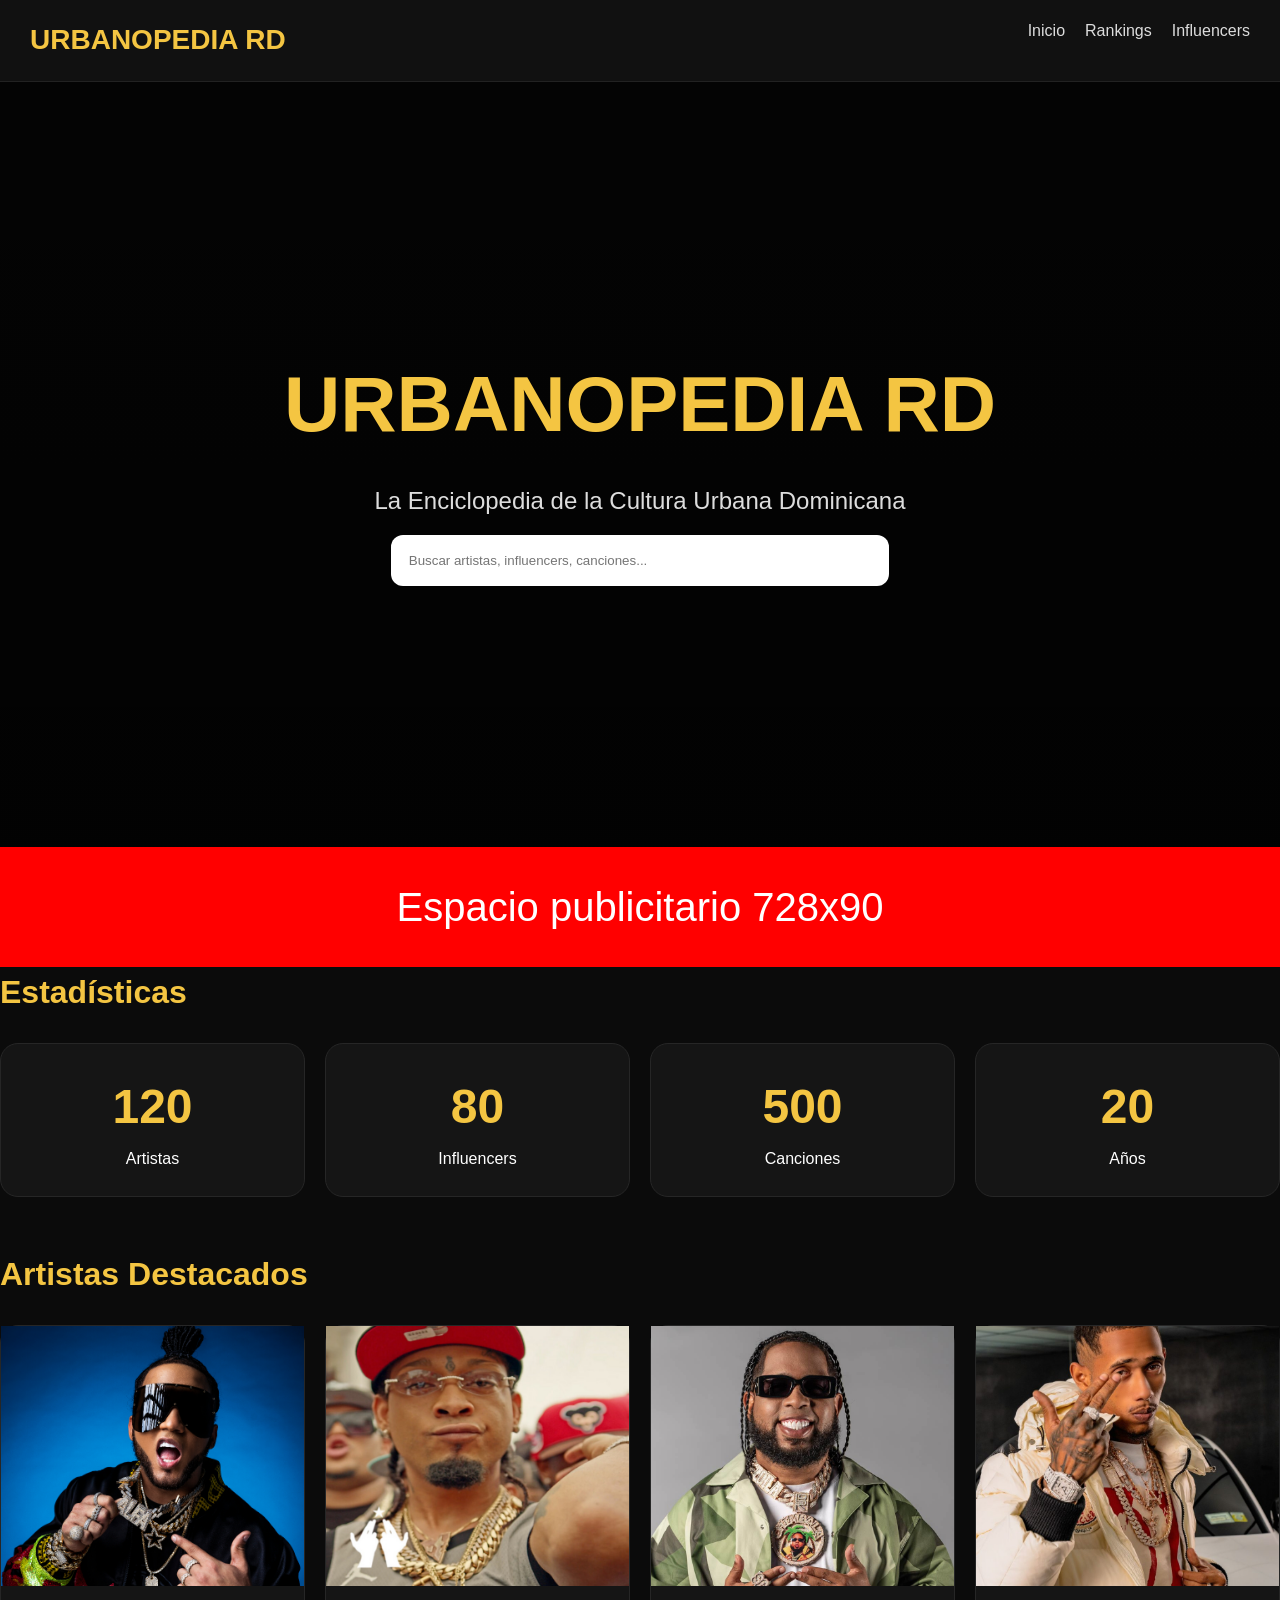
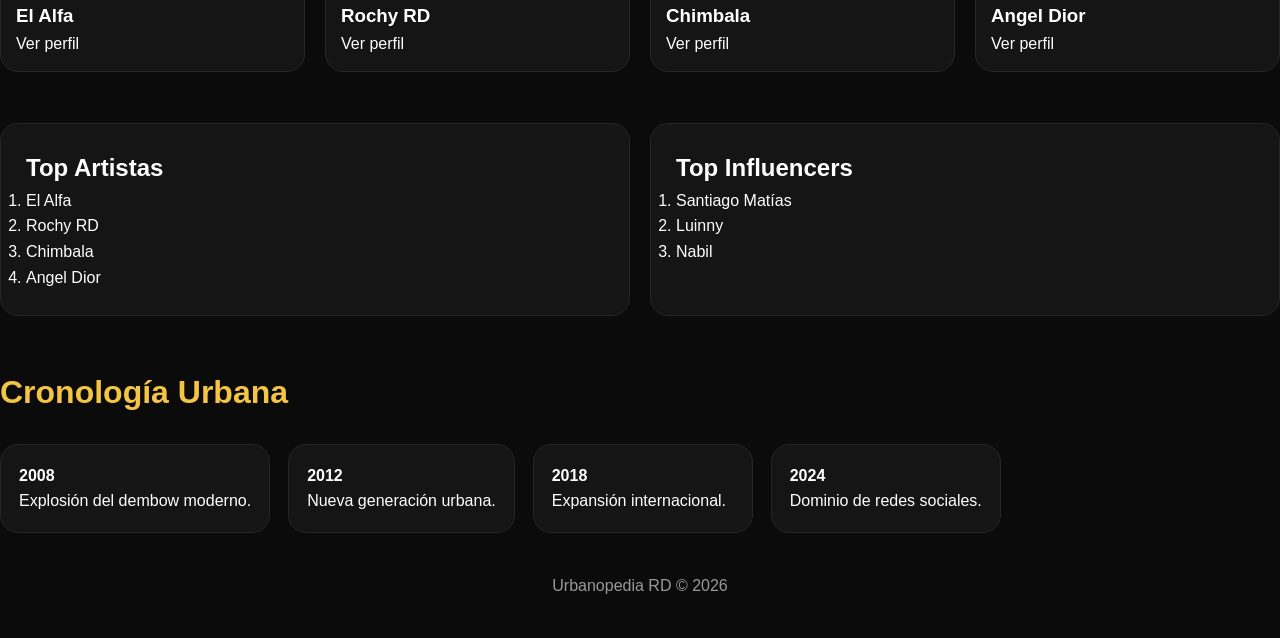
==== commit 137f8cd0: "Actualiza el proyecto" ====
--- a/index.html
+++ b/index.html
@@ -1,93 +1,79 @@
-<!DOCTYPE html>
-<html lang="es">
-<head>
-<meta charset="UTF-8">
-<meta name="viewport" content="width=device-width, initial-scale=1, maximum-scale=1, user-scalable=no">
-<title>🧠 Test Mental Gratis</title>
-<!-- CSS INLINE: Elimina la dependencia de style.css para evitar errores 404 en Vercel -->
-<style>
-/* ===== VARIABLES Y RESET ===== */
-:root{--bg1:#0e1226;--bg2:#182040;--card:#1d2440;--line:#2e3760;--txt:#eef1fb;--mut:#98a3c9;--acc:#7aa2ff;--ok:#3ddc97;--bad:#ff6b6b}
-*{box-sizing:border-box;margin:0;padding:0;-webkit-tap-highlight-color:transparent}
-html,body{height:100%}
-body{font-family:system-ui,-apple-system,"Segoe UI",Roboto,sans-serif;background:radial-gradient(1100px 700px at 50% -10%,var(--bg2),var(--bg1));color:var(--txt);min-height:100vh;display:flex;justify-content:center;touch-action:manipulation;padding-top:100px;padding-bottom:70px}
-#app{width:100%;max-width:480px;padding:18px 16px calc(20px + env(safe-area-inset-bottom))}
-.screen{animation:fade .35s ease}.hidden{display:none!important}
-svg{display:block;color:var(--txt)}
-h1{font-size:26px;line-height:1.2;margin:14px 0 6px}.sub{color:var(--mut);font-size:15px;margin-bottom:14px}
-.card{background:var(--card);border:1px solid var(--line);border-radius:20px;padding:20px;margin-bottom:14px}
-.freebadge{display:inline-block;background:rgba(61,220,151,.12);border:1px solid rgba(61,220,151,.5);color:var(--ok);font-weight:800;font-size:13px;padding:6px 14px;border-radius:99px;margin-bottom:4px}
-.feats{display:grid;grid-template-columns:1fr 1fr;gap:8px;margin:16px 0;font-size:13.5px;color:var(--mut)}
-.feats span{background:rgba(122,162,255,.08);border:1px solid var(--line);border-radius:10px;padding:8px 10px}
-.btn{display:block;width:100%;padding:15px;border:none;border-radius:14px;cursor:pointer;font-size:17px;font-weight:800;letter-spacing:.3px;color:#fff;background:linear-gradient(135deg,#5b8cff,#8b5cf6);margin-top:10px}
-.btn:active{transform:scale(.98)}.btn.sec{background:var(--card);border:1px solid var(--line);color:var(--txt)}.btn:disabled{opacity:.4;cursor:default}
-.fine{font-size:11.5px;color:var(--mut);line-height:1.5;margin-top:16px;text-align:center}.hero{font-size:52px;text-align:center}.bestline{text-align:center;color:var(--acc);font-weight:700;margin-bottom:6px}
-@keyframes fade{from{opacity:0;transform:translateY(6px)}to{opacity:1;transform:none}}
-
-/* ===== LAYOUT CON ANUNCIOS ===== */
-.main-wrapper{display:grid;grid-template-columns:180px 1fr 180px;gap:20px;max-width:1400px;margin:0 auto;padding:20px}
-.ad-slot{display:flex;flex-direction:column;align-items:center;justify-content:center}
-.ad-label{font-size:10px;text-transform:uppercase;letter-spacing:1px;margin-bottom:6px;color:rgba(255,255,255,0.3);font-weight:600}
-.ad-placeholder{background:rgba(255,255,255,0.05);border:2px dashed rgba(255,255,255,0.2);border-radius:8px;display:flex;flex-direction:column;align-items:center;justify-content:center;padding:20px;text-align:center;min-height:250px;width:100%}
-.placeholder-text{font-size:14px;font-weight:bold;color:rgba(255,255,255,0.5);margin-bottom:8px;line-height:1.4}
-.placeholder-size{font-size:11px;color:rgba(255,255,255,0.3);line-height:1.3}
-.ad-top{position:fixed;top:0;left:0;right:0;height:90px;z-index:1000;background:#0a0a15;border-bottom:1px solid rgba(255,255,255,0.1)}
-.ad-top .ad-placeholder{min-height:70px;max-width:728px;margin:0 auto}
-.ad-left,.ad-right{position:sticky;top:110px;height:600px;align-self:start}
-.ad-left .ad-placeholder,.ad-right .ad-placeholder{min-height:580px}
-.ad-bottom{position:fixed;bottom:0;left:0;right:0;height:60px;z-index:1000;background:#0a0a15;border-top:1px solid rgba(255,255,255,0.1);display:none}
-.ad-bottom .ad-placeholder{min-height:40px;max-width:320px;margin:0 auto}
-@media(max-width:1024px){.main-wrapper{grid-template-columns:1fr!important}.ad-left,.ad-right{display:none!important}}
-@media(max-width:768px){body{padding-top:70px!important;padding-bottom:70px!important}.ad-top{height:60px}.ad-top .ad-placeholder{min-height:40px}.ad-bottom{display:flex!important}}
-</style>
-</head>
-<body>
-  <!-- BANNER SUPERIOR -->
-  <div class="ad-slot ad-top"><div class="ad-label">PUBLICIDAD</div><div class="ad-placeholder"><div class="placeholder-text">AQUÍ PUBLICIDAD</div><div class="placeholder-size">728x90 / 320x50</div><!-- PEGA AQUÍ CÓDIGO ADSTERRA --></div></div>
-
-  <div class="main-wrapper">
-    <aside class="ad-slot ad-left"><div class="ad-label">PUBLICIDAD</div><div class="ad-placeholder"><div class="placeholder-text">AQUÍ<br>PUBLICIDAD</div><div class="placeholder-size">160x600</div><!-- PEGA AQUÍ CÓDIGO ADSTERRA --></div></aside>
-
-    <div id="app">
-      <section class="screen">
-        <div class="card center" style="text-align:center">
-          <div class="hero">🧠</div>
-          <div class="freebadge">💯 100% GRATIS — siempre verás tu resultado</div>
-          <h1>Test Mental Gratis</h1>
-          <p class="sub">¿Qué tan rápido detectas patrones?</p>
-          <div class="feats"><span>⚡ 20 retos visuales</span><span>📱 Optimizado para móvil</span><span>🏆 Guarda tu récord</span><span>💡 Explicación en cada respuesta</span></div>
-          <div class="bestline" id="best-start"></div>
-          <button class="btn" id="start">EMPEZAR TEST</button>
-          <p class="fine">Juego gratuito: puede mostrar anuncios opcionales que nunca limitan ni ocultan tu resultado. Test recreativo original inspirado en principios de razonamiento abstracto no verbal. No reproduce ni sustituye una prueba profesional tipo Raven y no calcula un CI clínico.</p>
-          <p style="text-align:center;margin-top:20px;font-size:12px"><a href="privacy.html" style="color:var(--mut);text-decoration:none">Política de Privacidad</a></p>
-        </div>
-      </section>
-    </div>
-
-    <aside class="ad-slot ad-right"><div class="ad-label">PUBLICIDAD</div><div class="ad-placeholder"><div class="placeholder-text">AQUÍ<br>PUBLICIDAD</div><div class="placeholder-size">160x600</div><!-- PEGA AQUÍ CÓDIGO ADSTERRA --></div></aside>
-  </div>
-
-  <!-- BANNER INFERIOR MÓVIL -->
-  <div class="ad-slot ad-bottom"><div class="ad-label">PUBLICIDAD</div><div class="ad-placeholder"><div class="placeholder-text">AQUÍ PUBLICIDAD</div><div class="placeholder-size">320x50</div><!-- PEGA AQUÍ CÓDIGO ADSTERRA --></div></div>
-
-<script>
-let best = 0;
-try { best = parseInt(localStorage.getItem('rv_best') || '0', 10) || 0; } catch(e) {}
-document.getElementById('best-start').textContent = best > 0 ? `🏆 Tu récord: ${best}/20` : '';
-
-document.getElementById('start').addEventListener('click', () => {
-  const currentBest = localStorage.getItem('rv_best');
-  localStorage.clear();
-  if(currentBest) localStorage.setItem('rv_best', currentBest);
-  
-  localStorage.setItem('session_start', Date.now());
-  localStorage.setItem('session_idx', 0);
-  localStorage.setItem('session_score', 0);
-  localStorage.setItem('session_answered', JSON.stringify(Array(20).fill(null)));
-  localStorage.setItem('session_hints', JSON.stringify(Array(20).fill(false)));
-  
-  window.location.href = 'pregunta.html?q=0';
-});
-</script>
-</body>
-</html>+<!DOCTYPE html><html><head><meta charset='utf-8'><meta name='viewport' content='width=device-width,initial-scale=1'><title>Urbanopedia RD</title><link rel='stylesheet' href='css/style.css'></head><body>
+<nav><div class='logo'>URBANOPEDIA RD</div><div class='menu'><a href='index.html'>Inicio</a><a href='ranking.html'>Rankings</a><a href='influencer.html'>Influencers</a></div></nav>
+
+<section class='hero'>
+    <div>
+        <h1>URBANOPEDIA RD</h1>
+
+        <p>
+            La Enciclopedia de la Cultura Urbana Dominicana
+        </p>
+
+        <div class='search'>
+            <input placeholder='Buscar artistas, influencers, canciones...'>
+        </div>
+
+    </div>
+</section>
+
+
+<div class="ad-space">
+    Espacio publicitario 728x90
+</div>
+
+<h2 class='section-title'>Estadísticas</h2>
+<div class='stats'><div class='stat'><div class='num'>120</div>Artistas</div><div class='stat'><div class='num'>80</div>Influencers</div><div class='stat'><div class='num'>500</div>Canciones</div><div class='stat'><div class='num'>20</div>Años</div></div>
+<br><br>
+<h2 class='section-title'>Artistas Destacados</h2>
+
+<div class='cards'>
+
+<a class='card' href='el-alfa.html'>
+    <img src="img/el-alfa.jpg" alt="El Alfa" class="thumb">
+    <div class='info'>
+        <h3>El Alfa</h3>
+        <p>Ver perfil</p>
+    </div>
+</a>
+
+<a class='card' href='rochy-rd.html'>
+    <img src="img/rochy-rd.jpg" alt="Rochy RD" class="thumb">
+    <div class='info'>
+        <h3>Rochy RD</h3>
+        <p>Ver perfil</p>
+    </div>
+</a>
+
+<a class='card' href='chimbala.html'>
+    <img src="img/chimbala.jpg" alt="Chimbala" class="thumb">
+    <div class='info'>
+        <h3>Chimbala</h3>
+        <p>Ver perfil</p>
+    </div>
+</a>
+
+<a class='card' href='angel-dior.html'>
+    <img src="img/angel-dior.jpg" alt="Angel Dior" class="thumb">
+    <div class='info'>
+        <h3>Angel Dior</h3>
+        <p>Ver perfil</p>
+    </div>
+</a>
+
+</div>
+<br><br>
+<div class='two'>
+<div class='panel'><h2>Top Artistas</h2><ol><li>El Alfa</li><li>Rochy RD</li><li>Chimbala</li><li>Angel Dior</li></ol></div>
+<div class='panel'><h2>Top Influencers</h2><ol><li>Santiago Matías</li><li>Luinny</li><li>Nabil</li></ol></div>
+</div>
+<br><br>
+<h2 class='section-title'>Cronología Urbana</h2>
+<div class='timeline'>
+<div class='event'><b>2008</b><br>Explosión del dembow moderno.</div>
+<div class='event'><b>2012</b><br>Nueva generación urbana.</div>
+<div class='event'><b>2018</b><br>Expansión internacional.</div>
+<div class='event'><b>2024</b><br>Dominio de redes sociales.</div>
+</div>
+</div>
+<footer>Urbanopedia RD © 2026</footer>
+</body></html>
--- a/css/style.css
+++ b/css/style.css
@@ -0,0 +1,41 @@
+
+*{margin:0;padding:0;box-sizing:border-box}
+body{font-family:Segoe UI,Arial,sans-serif;background:#0b0b0b;color:#fff;line-height:1.6}
+a{text-decoration:none;color:inherit}
+nav{position:sticky;top:0;z-index:100;background:#111;padding:18px 30px;border-bottom:1px solid #222;display:flex;justify-content:space-between}
+.logo{color:#f4c542;font-size:28px;font-weight:700}
+.menu a{margin-left:20px;color:#ddd}
+.hero{height:85vh;background:linear-gradient(rgba(0,0,0,.65),rgba(0,0,0,.8));display:flex;align-items:center;justify-content:center;text-align:center}
+.hero h1{font-size:78px;color:#f4c542}
+.hero p{font-size:24px;color:#ddd;margin:15px 0}
+.search input{width:70%;max-width:700px;padding:18px;border:none;border-radius:12px}
+.container{max-width:1300px;margin:auto;padding:60px 25px}
+.section-title{color:#f4c542;margin-bottom:25px;font-size:32px}
+.stats{display:grid;grid-template-columns:repeat(4,1fr);gap:20px}
+.stat,.panel,.card,.event{background:#151515;border:1px solid #262626;border-radius:18px}
+.stat{padding:25px;text-align:center}
+.num{font-size:48px;color:#f4c542;font-weight:bold}
+.cards{display:grid;grid-template-columns:repeat(auto-fit,minmax(240px,1fr));gap:20px}
+.thumb{
+    width: 100%;
+    height:260px;
+    object-fit:cover;
+    display:block;
+}
+.info{padding:15px}
+.two{display:grid;grid-template-columns:1fr 1fr;gap:20px}
+.panel{padding:25px}
+.timeline{display:flex;gap:18px;overflow:auto}
+.event{padding:18px;min-width:220px}
+.banner{height:320px;border-radius:20px;background:linear-gradient(135deg,#666,#222)}
+.profile{max-width:1000px;margin:auto;padding:40px}
+footer{text-align:center;padding:40px;color:#999}
+.ad-space{
+    height:120px;
+    background:red;
+    color:white;
+    font-size:40px;
+    text-align:center;
+    line-height:120px;
+}
+@media(max-width:800px){.hero h1{font-size:46px}.stats,.two{grid-template-columns:1fr}.search input{width:95%}}
